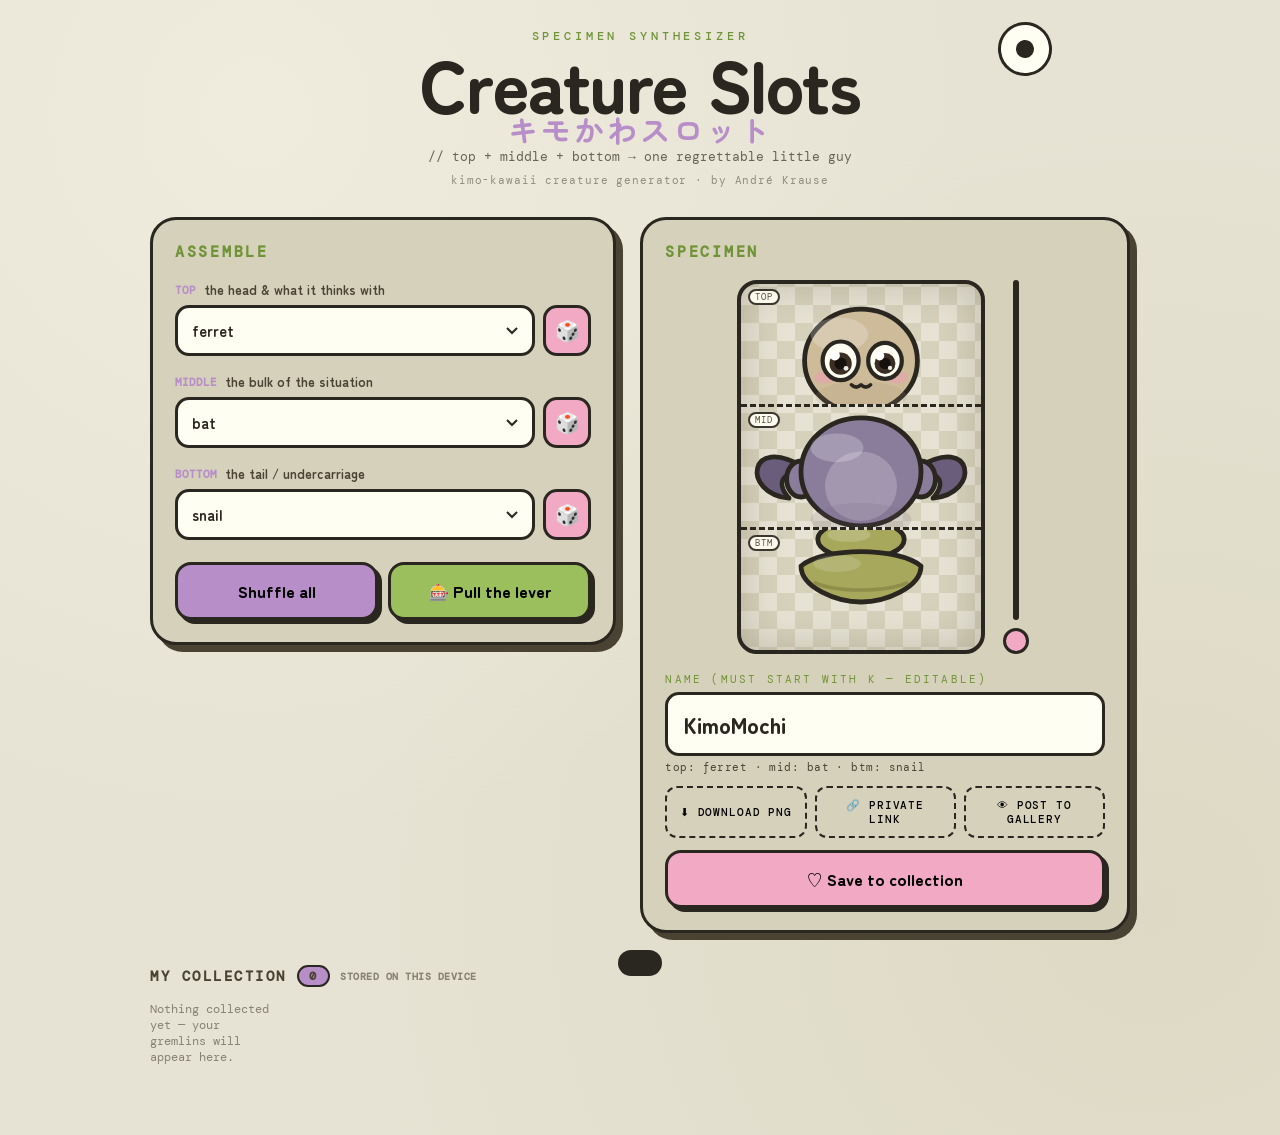
==== kimo/index.html @ 71b6980a "Cuter creature art: glossy eyes, blush, soft shading, toe beans Art pass on the parametric SVG slice" ====
<!DOCTYPE html>
<html lang="en">
<head>
<meta charset="UTF-8">
<meta name="viewport" content="width=device-width, initial-scale=1.0">
<title>キモかわ — Creature Slots</title>
<meta name="description" content="A 3-reel slot machine that mashes the head, body, and tail of cute-creepy animals into one regrettable little guy. Kimo-kawaii creature generator by André Krause.">
<link rel="icon" href="data:image/svg+xml,<svg xmlns='http://www.w3.org/2000/svg' viewBox='0 0 100 100'><text y='.9em' font-size='90'>🎰</text></svg>">
<style>
  @import url('https://fonts.googleapis.com/css2?family=Zen+Maru+Gothic:wght@500;700;900&family=DM+Mono:wght@400;500&display=swap');

  :root{
    --bg:#e7e3d4; --bg-deep:#d6d1bb; --ink:#2a2620;
    --slime:#9bbf5c; --slime-deep:#6f9437; --bruise:#b88ec9;
    --gum:#f2a9c4; --eye:#fffef2; --shadow:#4a4334; --radius:26px;
  }
  *{box-sizing:border-box;margin:0;padding:0}
  body{
    background:
      radial-gradient(circle at 20% 10%, #efecdd 0%, transparent 50%),
      radial-gradient(circle at 90% 80%, #ddd9c4 0%, transparent 55%), var(--bg);
    color:var(--ink); font-family:'Zen Maru Gothic',sans-serif;
    min-height:100vh; padding:28px 18px 70px; -webkit-font-smoothing:antialiased;
  }
  .wrap{max-width:980px;margin:0 auto}

  header{text-align:center;margin-bottom:30px;position:relative}
  .eyebrow{font-family:'DM Mono',monospace;font-size:12px;letter-spacing:.32em;
    text-transform:uppercase;color:var(--slime-deep);font-weight:500}
  h1{font-size:clamp(36px,8.5vw,72px);font-weight:900;line-height:.92;margin:6px 0 4px;letter-spacing:-.02em}
  h1 .jp{display:block;font-size:.42em;color:var(--bruise);letter-spacing:.1em;font-weight:700}
  .tag{font-family:'DM Mono',monospace;font-size:13px;color:var(--shadow);opacity:.8}
  .byline{font-family:'DM Mono',monospace;font-size:11px;color:var(--shadow);opacity:.55;margin-top:8px;letter-spacing:.08em}
  .blink{position:absolute;top:-6px;right:8%;width:54px;height:54px;background:var(--eye);
    border:3px solid var(--ink);border-radius:50%;display:grid;place-items:center;transform:rotate(-8deg)}
  .blink::after{content:"";width:18px;height:18px;background:var(--ink);border-radius:50%;animation:dart 4s infinite ease-in-out}
  @keyframes dart{0%,40%{transform:translate(0,0)}50%{transform:translate(7px,-3px)}70%{transform:translate(-6px,4px)}100%{transform:translate(0,0)}}

  .lab{display:grid;grid-template-columns:1fr 1.05fr;gap:24px;align-items:start}
  @media(max-width:760px){.lab{grid-template-columns:1fr}}
  .panel{background:var(--bg-deep);border:3px solid var(--ink);border-radius:var(--radius);
    padding:22px;box-shadow:7px 7px 0 var(--shadow)}
  .panel h2{font-size:15px;font-family:'DM Mono',monospace;text-transform:uppercase;
    letter-spacing:.18em;margin-bottom:18px;color:var(--slime-deep)}

  /* selectors */
  .slot{margin-bottom:16px}
  .slot label{display:flex;align-items:center;gap:8px;font-size:13px;font-weight:700;margin-bottom:6px;color:var(--shadow)}
  .slot label b{font-family:'DM Mono',monospace;color:var(--bruise);font-size:11px}
  .picker{display:flex;gap:8px}
  select{flex:1;appearance:none;background:var(--eye);border:3px solid var(--ink);border-radius:14px;
    padding:12px 14px;font-family:'Zen Maru Gothic';font-weight:700;font-size:15px;color:var(--ink);cursor:pointer;
    background-image:url("data:image/svg+xml,%3Csvg xmlns='http://www.w3.org/2000/svg' width='12' height='8'%3E%3Cpath d='M1 1l5 5 5-5' stroke='%232a2620' stroke-width='2' fill='none'/%3E%3C/svg%3E");
    background-repeat:no-repeat;background-position:right 14px center}
  .reroll{background:var(--gum);border:3px solid var(--ink);border-radius:14px;width:48px;cursor:pointer;font-size:20px;transition:transform .15s}
  .reroll:hover{transform:rotate(-12deg) scale(1.08)}
  .reroll:active{transform:rotate(8deg) scale(.94)}
  .controls{display:flex;gap:10px;margin-top:22px}
  button.act{flex:1;border:3px solid var(--ink);border-radius:16px;padding:14px;font-family:'Zen Maru Gothic';
    font-weight:900;font-size:16px;cursor:pointer;box-shadow:4px 4px 0 var(--ink);transition:transform .1s,box-shadow .1s}
  button.act:active{transform:translate(4px,4px);box-shadow:0 0 0 var(--ink)}
  button.act:disabled{opacity:.5;cursor:not-allowed}
  .shuffle{background:var(--bruise)}
  .spin{background:var(--slime)}

  /* slot machine */
  .stagewrap{display:flex;gap:14px;align-items:stretch;justify-content:center}
  .machine{width:248px;border:4px solid var(--ink);border-radius:20px;overflow:hidden;
    background:repeating-conic-gradient(var(--bg) 0% 25%, var(--bg-deep) 0% 50%) 0/36px 36px;
    box-shadow:inset 0 0 40px rgba(74,67,52,.25)}
  @media(max-width:420px){.machine{width:200px}}
  .reel{position:relative;overflow:hidden;border-bottom:3px dashed var(--ink)}
  .reel:last-child{border-bottom:none}
  .strip{display:flex;flex-direction:row;will-change:transform}
  .tile{flex:0 0 100%}
  .tile svg{display:block;width:100%;height:auto}
  .reeltag{position:absolute;top:5px;left:7px;font-family:'DM Mono',monospace;font-size:9px;
    letter-spacing:.12em;color:var(--shadow);background:var(--eye);border:2px solid var(--ink);
    border-radius:8px;padding:0 5px;z-index:2;opacity:.9}
  /* payline arrows on the lever rail */
  .lever{width:34px;display:flex;flex-direction:column;align-items:center;justify-content:center;gap:8px}
  .lever .knob{width:26px;height:26px;border-radius:50%;background:var(--gum);border:3px solid var(--ink);
    cursor:pointer;transition:transform .1s}
  .lever .knob:active{transform:translateY(6px)}
  .lever .rail{flex:1;width:6px;background:var(--ink);border-radius:4px}

  /* name + actions */
  .namebar{margin-top:18px}
  .namebar .nlabel{font-family:'DM Mono',monospace;font-size:11px;letter-spacing:.2em;text-transform:uppercase;
    color:var(--slime-deep);margin-bottom:6px}
  .parts{font-family:'DM Mono',monospace;font-size:11px;color:var(--shadow);margin:4px 0 10px;letter-spacing:.04em}
  .nameinput{width:100%;background:var(--eye);border:3px solid var(--ink);border-radius:14px;
    padding:13px 16px;font-family:'Zen Maru Gothic';font-weight:900;font-size:22px;color:var(--ink)}
  .share{display:flex;gap:8px;margin-top:12px}
  .share button{flex:1;background:var(--bg-deep);border:2px dashed var(--ink);border-radius:12px;padding:10px;
    font-family:'DM Mono',monospace;font-size:11px;font-weight:500;cursor:pointer;text-transform:uppercase;
    letter-spacing:.08em;transition:background .15s}
  .share button:hover{background:var(--gum)}

  .collection{margin-top:32px}
  .collection h2{font-family:'DM Mono',monospace;font-size:14px;letter-spacing:.18em;text-transform:uppercase;
    color:var(--shadow);margin-bottom:14px;display:flex;align-items:center;gap:10px;flex-wrap:wrap}
  .collection h2 .count{background:var(--bruise);border:2px solid var(--ink);border-radius:20px;padding:1px 10px;font-size:12px}
  .grid{display:grid;grid-template-columns:repeat(auto-fill,minmax(124px,1fr));gap:12px}
  .card{background:var(--bg-deep);border:3px solid var(--ink);border-radius:18px;padding:10px;text-align:center;
    box-shadow:4px 4px 0 var(--shadow);position:relative}
  .card .thumb{width:64px;height:96px;margin:0 auto}
  .card .thumb svg{display:block;width:100%;height:100%}
  .card .cn{font-weight:900;font-size:14px;margin-top:6px}
  .card .cp{font-family:'DM Mono',monospace;font-size:9px;color:var(--shadow);margin-top:3px}
  .card .cd{font-family:'DM Mono',monospace;font-size:8px;color:var(--shadow);opacity:.6;margin-top:4px;letter-spacing:.04em}
  .card .pub{position:absolute;top:6px;left:8px;font-size:11px}
  .card .del{position:absolute;top:5px;right:7px;background:none;border:none;cursor:pointer;font-size:14px;
    opacity:.4;transition:opacity .15s,transform .15s;line-height:1}
  .card .del:hover{opacity:1;transform:scale(1.25) rotate(12deg)}
  .col-empty{font-family:'DM Mono',monospace;font-size:12px;color:var(--shadow);opacity:.6}

  .toast{position:fixed;bottom:24px;left:50%;transform:translateX(-50%) translateY(100px);background:var(--ink);
    color:var(--eye);padding:13px 22px;border-radius:30px;font-family:'DM Mono',monospace;font-size:13px;
    transition:transform .3s;z-index:9;max-width:88vw;text-align:center}
  .toast.show{transform:translateX(-50%) translateY(0)}
</style>
</head>
<body>
<div class="wrap">
  <header>
    <div class="blink"></div>
    <div class="eyebrow">Specimen Synthesizer</div>
    <h1>Creature Slots<span class="jp">キモかわスロット</span></h1>
    <p class="tag">// top + middle + bottom → one regrettable little guy</p>
    <p class="byline">kimo-kawaii creature generator · by André Krause</p>
  </header>

  <div class="lab">
    <!-- LEFT: controls -->
    <div class="panel">
      <h2>Assemble</h2>
      <div class="slot">
        <label><b>TOP</b> the head &amp; what it thinks with</label>
        <div class="picker"><select id="head"></select><button class="reroll" data-part="head" title="reroll">🎲</button></div>
      </div>
      <div class="slot">
        <label><b>MIDDLE</b> the bulk of the situation</label>
        <div class="picker"><select id="body"></select><button class="reroll" data-part="body" title="reroll">🎲</button></div>
      </div>
      <div class="slot">
        <label><b>BOTTOM</b> the tail / undercarriage</label>
        <div class="picker"><select id="tail"></select><button class="reroll" data-part="tail" title="reroll">🎲</button></div>
      </div>
      <div class="controls">
        <button class="act shuffle" id="shuffle">Shuffle all</button>
        <button class="act spin" id="spin">🎰 Pull the lever</button>
      </div>
    </div>

    <!-- RIGHT: slot machine -->
    <div class="panel">
      <h2>Specimen</h2>
      <div class="stagewrap">
        <div class="machine">
          <div class="reel" id="reel-head"><span class="reeltag">TOP</span><div class="strip"></div></div>
          <div class="reel" id="reel-body"><span class="reeltag">MID</span><div class="strip"></div></div>
          <div class="reel" id="reel-tail"><span class="reeltag">BTM</span><div class="strip"></div></div>
        </div>
        <div class="lever" title="pull!">
          <div class="rail"></div>
          <div class="knob" id="knob"></div>
        </div>
      </div>

      <div class="namebar" id="namebar">
        <div class="nlabel">Name (must start with K — editable)</div>
        <input class="nameinput" id="name" value="Kuromochi">
        <div class="parts" id="parts"></div>
        <div class="share">
          <button id="dl">⬇ Download PNG</button>
          <button id="link">🔗 Private link</button>
          <button id="pub">👁 Post to gallery</button>
        </div>
        <div class="controls" style="margin-top:12px">
          <button class="act spin" id="save" style="background:var(--gum)">♡ Save to collection</button>
        </div>
      </div>
    </div>
  </div>

  <div class="collection">
    <h2>My collection <span class="count" id="count">0</span> <span style="font-family:'DM Mono';font-size:10px;opacity:.6;letter-spacing:.05em">stored on this device</span></h2>
    <div class="grid" id="grid"><span class="col-empty">Nothing collected yet — your gremlins will appear here.</span></div>
  </div>
</div>

<div class="toast" id="toast"></div>

<script>
/* ---------- animal data: each drives a parametric SVG split into 3 slices ---------- */
const ANIMALS = [
  {n:"cat",      col:"#cdb79b", acc:"#a98b6a", ear:"cat",   tex:"smooth", bot:"cattail"},
  {n:"frog",     col:"#9bbf5c", acc:"#6f9437", ear:"frog",  tex:"smooth", bot:"legs"},
  {n:"axolotl",  col:"#f2a9c4", acc:"#e986ad", ear:"axolotl",tex:"smooth",bot:"fin"},
  {n:"rabbit",   col:"#e3ddc8", acc:"#c4b89a", ear:"rabbit",tex:"fuzzy",  bot:"pom"},
  {n:"octopus",  col:"#b88ec9", acc:"#9d6fb3", ear:"none",  tex:"sucker", bot:"tentacle"},
  {n:"deer",     col:"#c9a07a", acc:"#a87c52", ear:"deer",  tex:"spot",   bot:"feet"},
  {n:"fox",      col:"#e0925a", acc:"#c4703a", ear:"fox",   tex:"smooth", bot:"foxtail"},
  {n:"snail",    col:"#a7a85c", acc:"#7e7e3e", ear:"snail", tex:"shell",  bot:"foot"},
  {n:"bat",      col:"#8a7d9b", acc:"#6a5d7b", ear:"bat",   tex:"wing",   bot:"feet"},
  {n:"jellyfish",col:"#f6c9d8", acc:"#e9aac0", ear:"jelly", tex:"jelly",  bot:"jellytail"},
  {n:"hedgehog", col:"#9c7b5a", acc:"#6f543a", ear:"none",  tex:"spike",  bot:"feet"},
  {n:"seal",     col:"#aab0b8", acc:"#888f98", ear:"none",  tex:"smooth", bot:"fin"},
  {n:"owl",      col:"#a98a63", acc:"#7d6244", ear:"owl",   tex:"fuzzy",  bot:"feet"},
  {n:"salamander",col:"#b6c25a",acc:"#8a9a3a", ear:"none",  tex:"spot",   bot:"legs"},
  {n:"moth",     col:"#b6a48a", acc:"#8f7d63", ear:"moth",  tex:"wing",   bot:"feet"},
  {n:"capybara", col:"#a98662", acc:"#856444", ear:"none",  tex:"fuzzy",  bot:"feet"},
  {n:"pufferfish",col:"#d8c35a",acc:"#b09a35", ear:"none",  tex:"spike",  bot:"fin"},
  {n:"ferret",   col:"#cdbb9a", acc:"#a98e6a", ear:"none",  tex:"smooth", bot:"foxtail"}
];
const INK="#2a2620";
const KPRE=["Kuro","Kimo","Koge","Kira","Kuma","Kabo","Keke","Kyu","Kappa","Kuni","Kobu","Kero"];
const KSUF=["mochi","gusu","pyon","goro","nyan","peta","muku","bobo","tan","zuki"];
const STORE="kimo.collection.v1";

/* ---------- SVG slice builders (each returns markup in a 0..200 x, 0..100 y band) ---------- */
function bigEye(cx,cy,r){
  // glossy kimo-kawaii eye: warm dark iris, two highlights, soft lower sparkle
  return `<ellipse cx="${cx}" cy="${cy}" rx="${r}" ry="${(r*1.07).toFixed(1)}" fill="#fffef2" stroke="${INK}" stroke-width="3.5"/>`
    +`<circle cx="${cx}" cy="${(cy+r*0.16).toFixed(1)}" r="${(r*0.62).toFixed(1)}" fill="#3b2f25"/>`
    +`<circle cx="${cx}" cy="${(cy+r*0.16).toFixed(1)}" r="${(r*0.34).toFixed(1)}" fill="#16110d"/>`
    +`<circle cx="${(cx-r*0.32).toFixed(1)}" cy="${(cy-r*0.30).toFixed(1)}" r="${(r*0.28).toFixed(1)}" fill="#fff"/>`
    +`<circle cx="${(cx+r*0.30).toFixed(1)}" cy="${(cy+r*0.42).toFixed(1)}" r="${(r*0.13).toFixed(1)}" fill="#fff" opacity=".9"/>`;
}
function blush(cx,cy){return `<ellipse cx="${cx}" cy="${cy}" rx="9" ry="5" fill="#ef9bb3" opacity=".5"/>`;}
function ears(a){
  const c=a.col,k=a.acc;
  switch(a.ear){
    case"cat":   return `<path d="M62 40 L70 12 L92 40 Z" fill="${c}" stroke="${INK}" stroke-width="4"/><path d="M138 40 L130 12 L108 40 Z" fill="${c}" stroke="${INK}" stroke-width="4"/><path d="M70 36 L74 22 L84 36 Z" fill="${k}"/>`;
    case"fox":   return `<path d="M58 42 L66 8 L94 42 Z" fill="${c}" stroke="${INK}" stroke-width="4"/><path d="M142 42 L134 8 L106 42 Z" fill="${c}" stroke="${INK}" stroke-width="4"/><path d="M70 30 L72 18 L82 33 Z" fill="${INK}"/><path d="M130 30 L128 18 L118 33 Z" fill="${INK}"/>`;
    case"rabbit":return `<rect x="62" y="2" width="16" height="44" rx="8" fill="${c}" stroke="${INK}" stroke-width="4" transform="rotate(-8 70 24)"/><rect x="122" y="2" width="16" height="44" rx="8" fill="${c}" stroke="${INK}" stroke-width="4" transform="rotate(8 130 24)"/><rect x="66" y="10" width="6" height="28" rx="3" fill="${k}" transform="rotate(-8 70 24)"/>`;
    case"deer":  return `<path d="M74 38 C70 18 62 16 56 8 M70 24 C62 22 58 18 52 18" stroke="${k}" stroke-width="4" fill="none" stroke-linecap="round"/><path d="M126 38 C130 18 138 16 144 8 M130 24 C138 22 142 18 148 18" stroke="${k}" stroke-width="4" fill="none" stroke-linecap="round"/>`;
    case"owl":   return `<path d="M66 34 L70 16 L84 34 Z" fill="${c}" stroke="${INK}" stroke-width="4"/><path d="M134 34 L130 16 L116 34 Z" fill="${c}" stroke="${INK}" stroke-width="4"/>`;
    case"axolotl":return `<g stroke="${INK}" stroke-width="3" fill="${k}">`
      +`<path d="M58 56 L40 44 L46 60 L34 58 L44 70"/><path d="M142 56 L160 44 L154 60 L166 58 L156 70"/></g>`;
    case"bat":   return `<path d="M60 44 C40 8 30 22 40 44 C46 56 56 52 64 50 Z" fill="${c}" stroke="${INK}" stroke-width="4"/><path d="M140 44 C160 8 170 22 160 44 C154 56 144 52 136 50 Z" fill="${c}" stroke="${INK}" stroke-width="4"/>`;
    case"moth":  return `<path d="M82 36 C70 18 58 16 50 10 M82 36 C66 24 56 26 50 22" stroke="${k}" stroke-width="3" fill="none" stroke-linecap="round"/><path d="M118 36 C130 18 142 16 150 10 M118 36 C134 24 144 26 150 22" stroke="${k}" stroke-width="3" fill="none" stroke-linecap="round"/>`;
    case"jelly": return ""; // dome handled in head shape
    case"snail": return ""; // eyestalks handled in head shape
    case"frog":  return ""; // eye bumps handled in head shape
    default:     return "";
  }
}
function head(a){
  const c=a.col,k=a.acc;
  let s=ears(a);
  if(a.ear==="jelly"){
    s+=`<path d="M50 94 C40 30 160 30 150 94 Z" fill="${c}" stroke="${INK}" stroke-width="4" opacity=".94"/>`
      +`<ellipse cx="90" cy="50" rx="34" ry="18" fill="#fff" opacity=".18"/>`
      +`<path d="M58 90 q7 -13 14 0 M78 92 q7 -13 14 0 M108 92 q7 -13 14 0 M128 90 q7 -13 14 0" stroke="#fff" stroke-width="3" fill="none" opacity=".5"/>`
      +blush(70,78)+blush(130,78)
      +bigEye(84,66,14)+bigEye(118,66,13)
      +`<path d="M97 82 q5 5 10 0" stroke="${INK}" stroke-width="3" fill="none"/>`;
    return s;
  }
  // base head with soft shading
  s+=`<ellipse cx="100" cy="64" rx="47" ry="43" fill="${c}" stroke="${INK}" stroke-width="4"/>`;
  s+=`<ellipse cx="82" cy="42" rx="24" ry="14" fill="#fff" opacity=".22"/>`;        // top sheen
  s+=`<ellipse cx="100" cy="94" rx="38" ry="13" fill="${k}" opacity=".16"/>`;        // chin shadow
  if(a.ear==="snail"){
    s+=`<path d="M82 38 C80 22 74 16 72 8 M118 38 C120 22 126 16 128 8" stroke="${INK}" stroke-width="4" fill="none"/>`
      +`<circle cx="72" cy="8" r="8" fill="${c}" stroke="${INK}" stroke-width="3"/><circle cx="128" cy="8" r="8" fill="${c}" stroke="${INK}" stroke-width="3"/>`
      +bigEye(72,8,5)+bigEye(128,8,5)
      +blush(78,74)+blush(122,74)
      +`<path d="M92 78 q8 6 16 0" stroke="${INK}" stroke-width="3" fill="none"/>`;
  }else if(a.ear==="frog"){
    s+=`<circle cx="74" cy="38" r="18" fill="${c}" stroke="${INK}" stroke-width="4"/><circle cx="126" cy="38" r="18" fill="${c}" stroke="${INK}" stroke-width="4"/>`
      +bigEye(74,38,12)+bigEye(126,38,12)
      +blush(62,70)+blush(138,70)
      +`<path d="M74 78 q26 13 52 0" stroke="${INK}" stroke-width="3" fill="none"/>`;
  }else{
    s+=blush(70,78)+blush(130,78);
    s+=bigEye(83,64,15)+bigEye(120,64,14);
    s+=`<path d="M92 84 q4 4 8 0 q4 4 8 0" stroke="${INK}" stroke-width="3" fill="none"/>`; // tiny ω mouth
  }
  return s;
}
function body(a){
  const c=a.col,k=a.acc;
  let s="";
  // wings render behind the torso
  if(a.tex==="wing"){
    s+=`<path d="M52 50 C6 22 0 72 40 76 C26 60 40 52 54 56 Z" fill="${k}" stroke="${INK}" stroke-width="4"/>`
      +`<path d="M148 50 C194 22 200 72 160 76 C174 60 160 52 146 56 Z" fill="${k}" stroke="${INK}" stroke-width="4"/>`
      +`<path d="M42 60 q7 9 13 2 M158 60 q-7 9 -13 2" stroke="${INK}" stroke-width="2" fill="none" opacity=".4"/>`;
  }
  // mitten arms (behind the torso)
  s+=`<ellipse cx="50" cy="60" rx="12" ry="15" fill="${c}" stroke="${INK}" stroke-width="4"/>`
    +`<ellipse cx="150" cy="60" rx="12" ry="15" fill="${c}" stroke="${INK}" stroke-width="4"/>`;
  s+=`<ellipse cx="100" cy="54" rx="50" ry="45" fill="${c}" stroke="${INK}" stroke-width="4"/>`;
  s+=`<ellipse cx="100" cy="66" rx="30" ry="29" fill="#fff" opacity=".2"/>`;       // belly
  s+=`<ellipse cx="80" cy="34" rx="22" ry="12" fill="#fff" opacity=".22"/>`;       // top sheen
  s+=`<ellipse cx="100" cy="94" rx="42" ry="14" fill="${k}" opacity=".15"/>`;      // bottom shadow
  switch(a.tex){
    case"spot":  s+=`<circle cx="84" cy="44" r="6" fill="${k}"/><circle cx="116" cy="56" r="7" fill="${k}"/><circle cx="98" cy="70" r="5" fill="${k}"/><circle cx="120" cy="36" r="4" fill="${k}"/>`;break;
    case"spike": for(let i=0;i<7;i++){const ang=Math.PI*(0.15+0.7*i/6);const x=100-48*Math.cos(ang),y=54-44*Math.sin(ang);const x2=100-62*Math.cos(ang),y2=54-58*Math.sin(ang);s+=`<line x1="${x.toFixed(1)}" y1="${y.toFixed(1)}" x2="${x2.toFixed(1)}" y2="${y2.toFixed(1)}" stroke="${k}" stroke-width="4" stroke-linecap="round"/>`;}break;
    case"shell": s+=`<path d="M100 52 m0 -2 a18 18 0 1 1 -1 0 a11 11 0 1 0 1 6 a5 5 0 1 1 0 0" fill="none" stroke="${k}" stroke-width="4"/>`;break;
    case"sucker":s+=`<g fill="${k}">`;for(let r=0;r<3;r++)for(let cc=0;cc<3;cc++)s+=`<circle cx="${86+cc*14}" cy="${42+r*16}" r="3.2"/>`;s+=`</g>`;break;
    case"jelly": s+=`<g stroke="#fff" stroke-width="3" opacity=".5" fill="none"><line x1="86" y1="20" x2="86" y2="86"/><line x1="100" y1="16" x2="100" y2="90"/><line x1="114" y1="20" x2="114" y2="86"/></g>`;break;
    case"fuzzy": {let f="";for(let i=0;i<15;i++){const ang=Math.PI*(i/14);const x=100-50*Math.cos(ang),y=54-45*Math.sin(ang);f+=`<path d="M${x.toFixed(1)} ${y.toFixed(1)} l3 -5 l3 5" stroke="${INK}" stroke-width="2.5" fill="none"/>`;}s+=f;break;}
  }
  return s;
}
function bottom(a){
  const c=a.col,k=a.acc;
  const pad="#ef9bb3";
  let s=`<ellipse cx="100" cy="8" rx="36" ry="16" fill="${c}" stroke="${INK}" stroke-width="4"/>`   // connector to the body above
    +`<ellipse cx="90" cy="4" rx="18" ry="6" fill="#fff" opacity=".18"/>`;
  switch(a.bot){
    case"legs":   s+=`<path d="M78 14 C58 28 56 52 76 62 C66 66 62 58 64 52" fill="${c}" stroke="${INK}" stroke-width="4"/>`
      +`<path d="M122 14 C142 28 144 52 124 62 C134 66 138 58 136 52" fill="${c}" stroke="${INK}" stroke-width="4"/>`
      +`<ellipse cx="74" cy="64" rx="14" ry="7" fill="${c}" stroke="${INK}" stroke-width="3"/><ellipse cx="126" cy="64" rx="14" ry="7" fill="${c}" stroke="${INK}" stroke-width="3"/>`
      +`<ellipse cx="74" cy="65" rx="6" ry="3" fill="${pad}"/><ellipse cx="126" cy="65" rx="6" ry="3" fill="${pad}"/>`;break;
    case"feet":   s+=[82,118].map(x=>`<ellipse cx="${x}" cy="42" rx="14" ry="22" fill="${c}" stroke="${INK}" stroke-width="4"/>`
      +`<ellipse cx="${x}" cy="50" rx="8" ry="6" fill="${pad}"/>`
      +`<circle cx="${x-6}" cy="40" r="2.6" fill="${pad}"/><circle cx="${x}" cy="37" r="2.6" fill="${pad}"/><circle cx="${x+6}" cy="40" r="2.6" fill="${pad}"/>`).join('');break;
    case"foxtail":s+=`<path d="M100 10 C152 12 172 52 118 78 C150 44 118 26 94 28 Z" fill="${c}" stroke="${INK}" stroke-width="4"/>`
      +`<path d="M120 74 C146 56 150 38 138 28" stroke="#fff" stroke-width="11" fill="none" stroke-linecap="round" opacity=".85"/>`;break;
    case"cattail":s+=`<path d="M100 14 C150 18 162 58 124 64" fill="none" stroke="${c}" stroke-width="14" stroke-linecap="round"/>`
      +`<path d="M104 18 C146 24 154 52 128 58" fill="none" stroke="#fff" stroke-width="4" stroke-linecap="round" opacity=".2"/>`;break;
    case"pom":    s+=`<ellipse cx="80" cy="32" rx="12" ry="18" fill="${c}" stroke="${INK}" stroke-width="4"/><ellipse cx="120" cy="32" rx="12" ry="18" fill="${c}" stroke="${INK}" stroke-width="4"/>`
      +`<ellipse cx="80" cy="44" rx="7" ry="5" fill="${pad}"/><ellipse cx="120" cy="44" rx="7" ry="5" fill="${pad}"/>`
      +`<circle cx="100" cy="46" r="19" fill="#fff" stroke="${INK}" stroke-width="4"/><circle cx="93" cy="41" r="6" fill="#fff" stroke="${INK}" stroke-width="2" opacity=".5"/>`;break;
    case"tentacle":{for(let i=0;i<5;i++){const x=64+i*18,dir=i%2?1:-1;s+=`<path d="M${x} 10 q${10*dir} 30 ${4*dir} 58 q${-8*dir} 14 ${2*dir} 24" fill="none" stroke="${c}" stroke-width="11" stroke-linecap="round"/>`;}
      for(let i=0;i<5;i++){const x=64+i*18;s+=`<circle cx="${x+1}" cy="30" r="2" fill="${k}"/><circle cx="${x-1}" cy="50" r="2" fill="${k}"/>`;}break;}
    case"jellytail":{for(let i=0;i<7;i++){const x=58+i*15;s+=`<path d="M${x} 10 q${i%2?8:-8} 30 0 60 q${i%2?-6:6} 16 0 26" fill="none" stroke="${c}" stroke-width="4" stroke-linecap="round" opacity=".85"/>`;}break;}
    case"fin":    s+=`<path d="M100 10 C122 10 136 24 128 46 L152 72 L118 60 L100 80 L82 60 L48 72 L72 46 C64 24 78 10 100 10 Z" fill="${c}" stroke="${INK}" stroke-width="4"/>`
      +`<path d="M100 22 C112 22 120 32 116 46" stroke="#fff" stroke-width="4" fill="none" opacity=".35"/>`;break;
    case"foot":   s+=`<path d="M50 30 C70 14 130 14 150 30 C150 48 120 60 100 60 C80 60 50 48 50 30 Z" fill="${c}" stroke="${INK}" stroke-width="4"/>`
      +`<path d="M62 44 C80 52 120 52 138 44" stroke="${k}" stroke-width="3" fill="none" opacity=".6"/>`
      +`<ellipse cx="80" cy="28" rx="20" ry="7" fill="#fff" opacity=".15"/>`;break;
  }
  return s;
}
const BUILDERS={head,body,tail:bottom};

function tileSVG(part,i){return `<svg viewBox="0 0 200 100" xmlns="http://www.w3.org/2000/svg"><g stroke-linejoin="round" stroke-linecap="round">${BUILDERS[part](ANIMALS[i])}</g></svg>`;}
function compositeSVG(idx){
  return `<svg viewBox="0 0 200 300" xmlns="http://www.w3.org/2000/svg"><g stroke-linejoin="round" stroke-linecap="round">`
    +`<g>${head(ANIMALS[idx.head])}</g>`
    +`<g transform="translate(0,100)">${body(ANIMALS[idx.body])}</g>`
    +`<g transform="translate(0,200)">${bottom(ANIMALS[idx.tail])}</g></g></svg>`;
}

/* ---------- app state + reels ---------- */
const $=id=>document.getElementById(id);
const sel={head:$('head'),body:$('body'),tail:$('tail')};
const reel={head:$('reel-head').querySelector('.strip'),body:$('reel-body').querySelector('.strip'),tail:$('reel-tail').querySelector('.strip')};
let collection=load();
let idx={head:0,body:0,tail:0};
let spinning=false;

function load(){try{return JSON.parse(localStorage.getItem(STORE))||[]}catch(e){return[]}}
function persist(){try{localStorage.setItem(STORE,JSON.stringify(collection))}catch(e){}}

// build selects + reel strips (3 copies of the pool for a long spin)
for(const part in sel){
  ANIMALS.forEach((a,i)=>{const o=document.createElement('option');o.value=i;o.textContent=a.e?a.e+"  "+a.n:a.n;sel[part].appendChild(o);});
  let strip="";
  for(let copy=0;copy<3;copy++) ANIMALS.forEach((a,i)=>{strip+=`<div class="tile">${tileSVG(part,i)}</div>`;});
  reel[part].innerHTML=strip;
}
function tileW(part){return reel[part].querySelector('.tile').offsetWidth||240;}
// place a reel on an index without animating
function place(part,i){reel[part].style.transition='none';reel[part].style.transform=`translateX(${-(ANIMALS.length+i)*tileW(part)}px)`;}
// animate a reel to land on index i (horizontal spin)
function spinTo(part,i,dur){
  const w=tileW(part), n=ANIMALS.length;
  reel[part].style.transition='none';
  reel[part].style.transform=`translateX(0px)`;
  void reel[part].offsetWidth; // reflow
  reel[part].style.transition=`transform ${dur}s cubic-bezier(.12,.78,.2,1)`;
  reel[part].style.transform=`translateX(${-(2*n+i)*w}px)`;
}

function syncSelects(){for(const p in sel)sel[p].value=idx[p];}
function partsText(){return `top: ${ANIMALS[idx.head].n} · mid: ${ANIMALS[idx.body].n} · btm: ${ANIMALS[idx.tail].n}`;}
function refreshMeta(){$('parts').textContent=partsText();}

function suggestName(){
  const k=KPRE[Math.floor(Math.random()*KPRE.length)];
  const pool=[ANIMALS[idx.head].n,ANIMALS[idx.body].n,ANIMALS[idx.tail].n];
  let suf;
  if(Math.random()<0.55){const src=pool[Math.floor(Math.random()*3)];suf=src.slice(Math.max(1,src.length-3));}
  else suf=KSUF[Math.floor(Math.random()*KSUF.length)];
  $('name').value=k+suf.charAt(0).toUpperCase()+suf.slice(1);
}

function lockUI(on){spinning=on;['spin','shuffle','save'].forEach(id=>$(id).disabled=on);
  document.querySelectorAll('.reroll').forEach(b=>b.disabled=on);}

// spin one part (used by dice). resolves when settled.
function spinPart(part,target,dur){
  return new Promise(res=>{
    idx[part]=target; spinTo(part,target,dur);
    setTimeout(()=>{place(part,target);res();},dur*1000+30);
  });
}
async function diceOne(part){
  if(spinning)return; lockUI(true);
  await spinPart(part,Math.floor(Math.random()*ANIMALS.length),0.9);
  syncSelects(); refreshMeta(); lockUI(false);
}
async function pickOne(part,target){
  if(spinning)return; lockUI(true);
  await spinPart(part,target,0.7); refreshMeta(); lockUI(false);
}
async function spinAll(random){
  if(spinning)return; lockUI(true);
  const durs={head:1.0,body:1.25,tail:1.5};
  const jobs=['head','body','tail'].map(p=>{
    const t=random?Math.floor(Math.random()*ANIMALS.length):idx[p];
    return spinPart(p,t,durs[p]);
  });
  await Promise.all(jobs);
  syncSelects(); refreshMeta(); suggestName(); lockUI(false);
}

/* ---------- wire up ---------- */
document.querySelectorAll('.reroll').forEach(b=>b.onclick=()=>diceOne(b.dataset.part));
for(const p in sel) sel[p].onchange=()=>pickOne(p,+sel[p].value);
$('shuffle').onclick=()=>spinAll(true);
$('spin').onclick=()=>spinAll(true);
$('knob').onclick=()=>spinAll(true);

$('name').addEventListener('input',e=>{let v=e.target.value;if(v&&v[0].toUpperCase()!=='K')e.target.value='K'+v.replace(/^k/i,'');});

function toast(m){const t=$('toast');t.textContent=m;t.classList.add('show');clearTimeout(t._);t._=setTimeout(()=>t.classList.remove('show'),1900);}

$('dl').onclick=()=>downloadPNG(idx,$('name').value);
$('link').onclick=()=>{const u=location.href.split('#')[0]+'#c='+[idx.head,idx.body,idx.tail].join('-')+'&k='+encodeURIComponent($('name').value);
  navigator.clipboard?.writeText(u).catch(()=>{});toast('🔗 private link copied (mock)');};
$('pub').onclick=()=>{saveCreature(true);toast('👁 posted to public gallery (mock) + saved');};
$('save').onclick=()=>{saveCreature(false);toast('♡ saved to collection');};

function saveCreature(isPublic){
  collection.unshift({
    id:'c_'+Date.now().toString(36)+Math.floor(Math.random()*1e4).toString(36),
    name:$('name').value,
    head:idx.head, body:idx.body, tail:idx.tail,
    headAnimal:ANIMALS[idx.head].n, bodyAnimal:ANIMALS[idx.body].n, tailAnimal:ANIMALS[idx.tail].n,
    parts:`${ANIMALS[idx.head].n}/${ANIMALS[idx.body].n}/${ANIMALS[idx.tail].n}`,
    createdAt:Date.now(), isPublic:!!isPublic, userId:null
  });
  persist(); renderCollection();
}

function downloadPNG(creatureIdx,name){
  const svg=compositeSVG(creatureIdx);
  const url=URL.createObjectURL(new Blob([svg],{type:'image/svg+xml'}));
  const img=new Image();
  img.onload=()=>{
    const c=document.createElement('canvas');c.width=400;c.height=600;
    const ctx=c.getContext('2d');ctx.fillStyle='#e7e3d4';ctx.fillRect(0,0,400,600);
    ctx.drawImage(img,0,0,400,600);URL.revokeObjectURL(url);
    const a=document.createElement('a');a.download=(name||'creature')+'.png';a.href=c.toDataURL('image/png');a.click();
    toast('⬇ PNG downloaded');
  };
  img.onerror=()=>toast('PNG export failed');
  img.src=url;
}

function fmtDate(ts){return new Date(ts).toLocaleDateString(undefined,{month:'short',day:'numeric'});}
function renderCollection(){
  $('count').textContent=collection.length;
  const g=$('grid');
  if(!collection.length){g.innerHTML='<span class="col-empty">Nothing collected yet — your gremlins will appear here.</span>';return;}
  g.innerHTML='';
  collection.forEach(c=>{
    const d=document.createElement('div');d.className='card';
    d.innerHTML=(c.isPublic?'<span class="pub" title="in public gallery">👁</span>':'')
      +`<button class="del" data-id="${c.id}" title="delete">✕</button>`
      +`<div class="thumb">${compositeSVG({head:c.head,body:c.body,tail:c.tail})}</div>`
      +`<div class="cn">${c.name}</div><div class="cp">${c.parts}</div><div class="cd">${fmtDate(c.createdAt)}</div>`;
    g.appendChild(d);
  });
  g.querySelectorAll('.del').forEach(btn=>btn.onclick=()=>{collection=collection.filter(c=>c.id!==btn.dataset.id);persist();renderCollection();toast('removed');});
}

/* ---------- init: random start, support shared #c=a-b-c link ---------- */
(function init(){
  const m=location.hash.match(/c=(\d+)-(\d+)-(\d+)/);
  if(m){idx={head:+m[1]%ANIMALS.length,body:+m[2]%ANIMALS.length,tail:+m[3]%ANIMALS.length};}
  else{idx={head:Math.floor(Math.random()*ANIMALS.length),body:Math.floor(Math.random()*ANIMALS.length),tail:Math.floor(Math.random()*ANIMALS.length)};}
  for(const p in sel) place(p,idx[p]);
  syncSelects(); refreshMeta();
  const km=location.hash.match(/k=([^&]+)/);
  if(km)$('name').value=decodeURIComponent(km[1]); else suggestName();
  renderCollection();
})();
window.addEventListener('resize',()=>{for(const p in sel)place(p,idx[p]);});
</script>
</body>
</html>
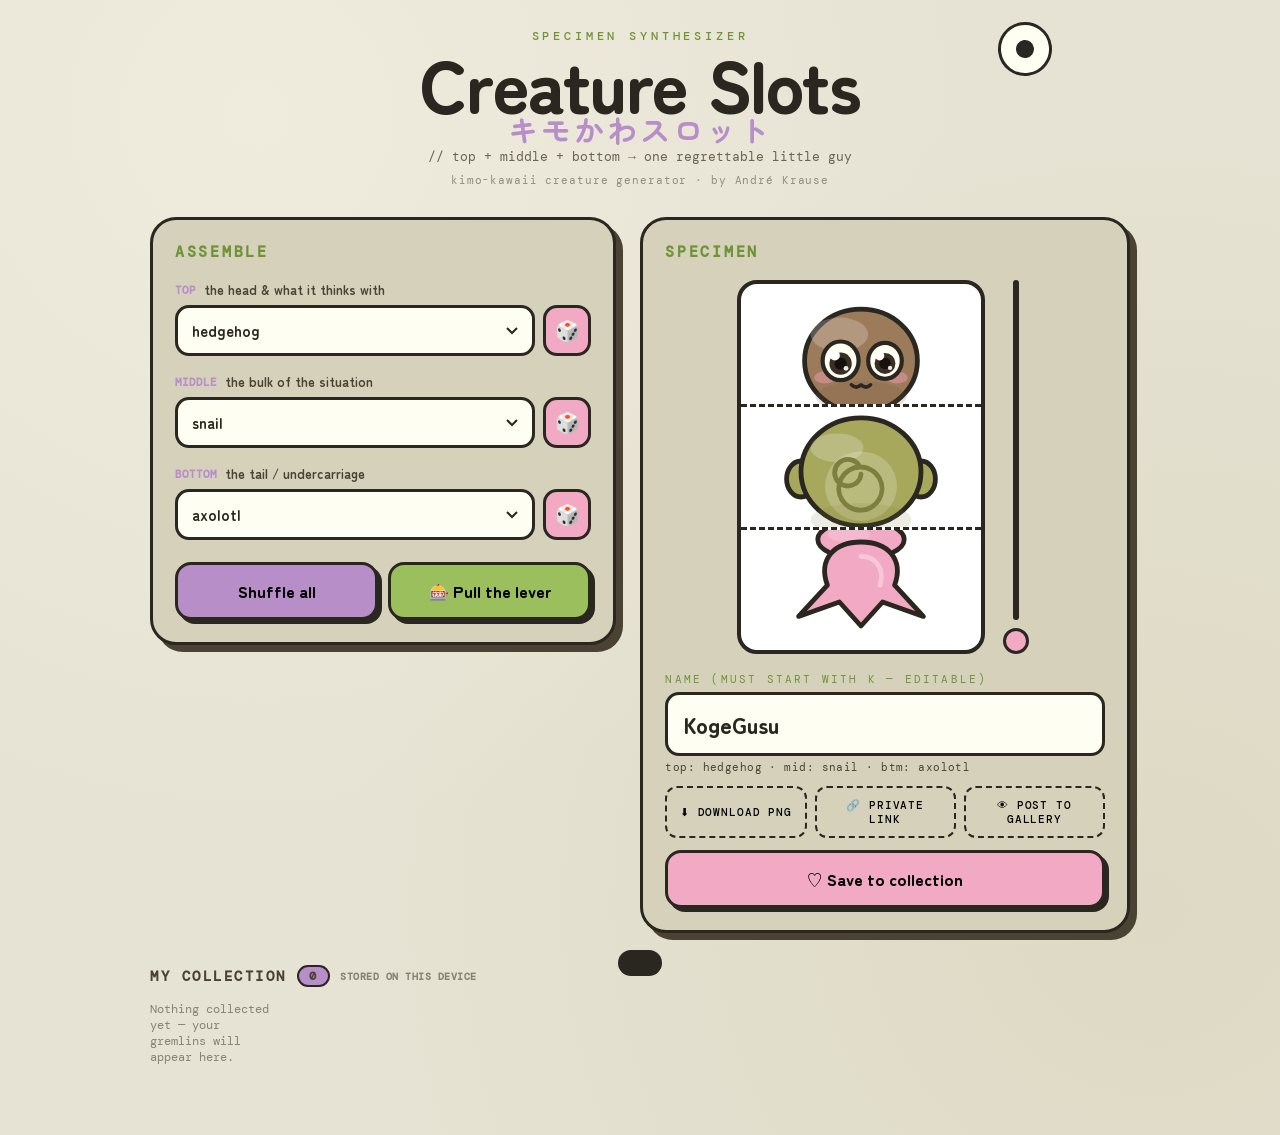
==== commit d91ba24e: "White spinner background, drop reel labels, white gallery thumbs - Spinner reels now sit on plain wh" ====
--- a/kimo/index.html
+++ b/kimo/index.html
@@ -65,18 +65,13 @@
 
   /* slot machine */
   .stagewrap{display:flex;gap:14px;align-items:stretch;justify-content:center}
-  .machine{width:248px;border:4px solid var(--ink);border-radius:20px;overflow:hidden;
-    background:repeating-conic-gradient(var(--bg) 0% 25%, var(--bg-deep) 0% 50%) 0/36px 36px;
-    box-shadow:inset 0 0 40px rgba(74,67,52,.25)}
+  .machine{width:248px;border:4px solid var(--ink);border-radius:20px;overflow:hidden;background:#fff}
   @media(max-width:420px){.machine{width:200px}}
   .reel{position:relative;overflow:hidden;border-bottom:3px dashed var(--ink)}
   .reel:last-child{border-bottom:none}
   .strip{display:flex;flex-direction:row;will-change:transform}
   .tile{flex:0 0 100%}
   .tile svg{display:block;width:100%;height:auto}
-  .reeltag{position:absolute;top:5px;left:7px;font-family:'DM Mono',monospace;font-size:9px;
-    letter-spacing:.12em;color:var(--shadow);background:var(--eye);border:2px solid var(--ink);
-    border-radius:8px;padding:0 5px;z-index:2;opacity:.9}
   /* payline arrows on the lever rail */
   .lever{width:34px;display:flex;flex-direction:column;align-items:center;justify-content:center;gap:8px}
   .lever .knob{width:26px;height:26px;border-radius:50%;background:var(--gum);border:3px solid var(--ink);
@@ -104,7 +99,7 @@
   .grid{display:grid;grid-template-columns:repeat(auto-fill,minmax(124px,1fr));gap:12px}
   .card{background:var(--bg-deep);border:3px solid var(--ink);border-radius:18px;padding:10px;text-align:center;
     box-shadow:4px 4px 0 var(--shadow);position:relative}
-  .card .thumb{width:64px;height:96px;margin:0 auto}
+  .card .thumb{width:64px;height:96px;margin:0 auto;background:#fff;border:2px solid var(--ink);border-radius:10px;overflow:hidden}
   .card .thumb svg{display:block;width:100%;height:100%}
   .card .cn{font-weight:900;font-size:14px;margin-top:6px}
   .card .cp{font-family:'DM Mono',monospace;font-size:9px;color:var(--shadow);margin-top:3px}
@@ -158,9 +153,9 @@
       <h2>Specimen</h2>
       <div class="stagewrap">
         <div class="machine">
-          <div class="reel" id="reel-head"><span class="reeltag">TOP</span><div class="strip"></div></div>
-          <div class="reel" id="reel-body"><span class="reeltag">MID</span><div class="strip"></div></div>
-          <div class="reel" id="reel-tail"><span class="reeltag">BTM</span><div class="strip"></div></div>
+          <div class="reel" id="reel-head"><div class="strip"></div></div>
+          <div class="reel" id="reel-body"><div class="strip"></div></div>
+          <div class="reel" id="reel-tail"><div class="strip"></div></div>
         </div>
         <div class="lever" title="pull!">
           <div class="rail"></div>
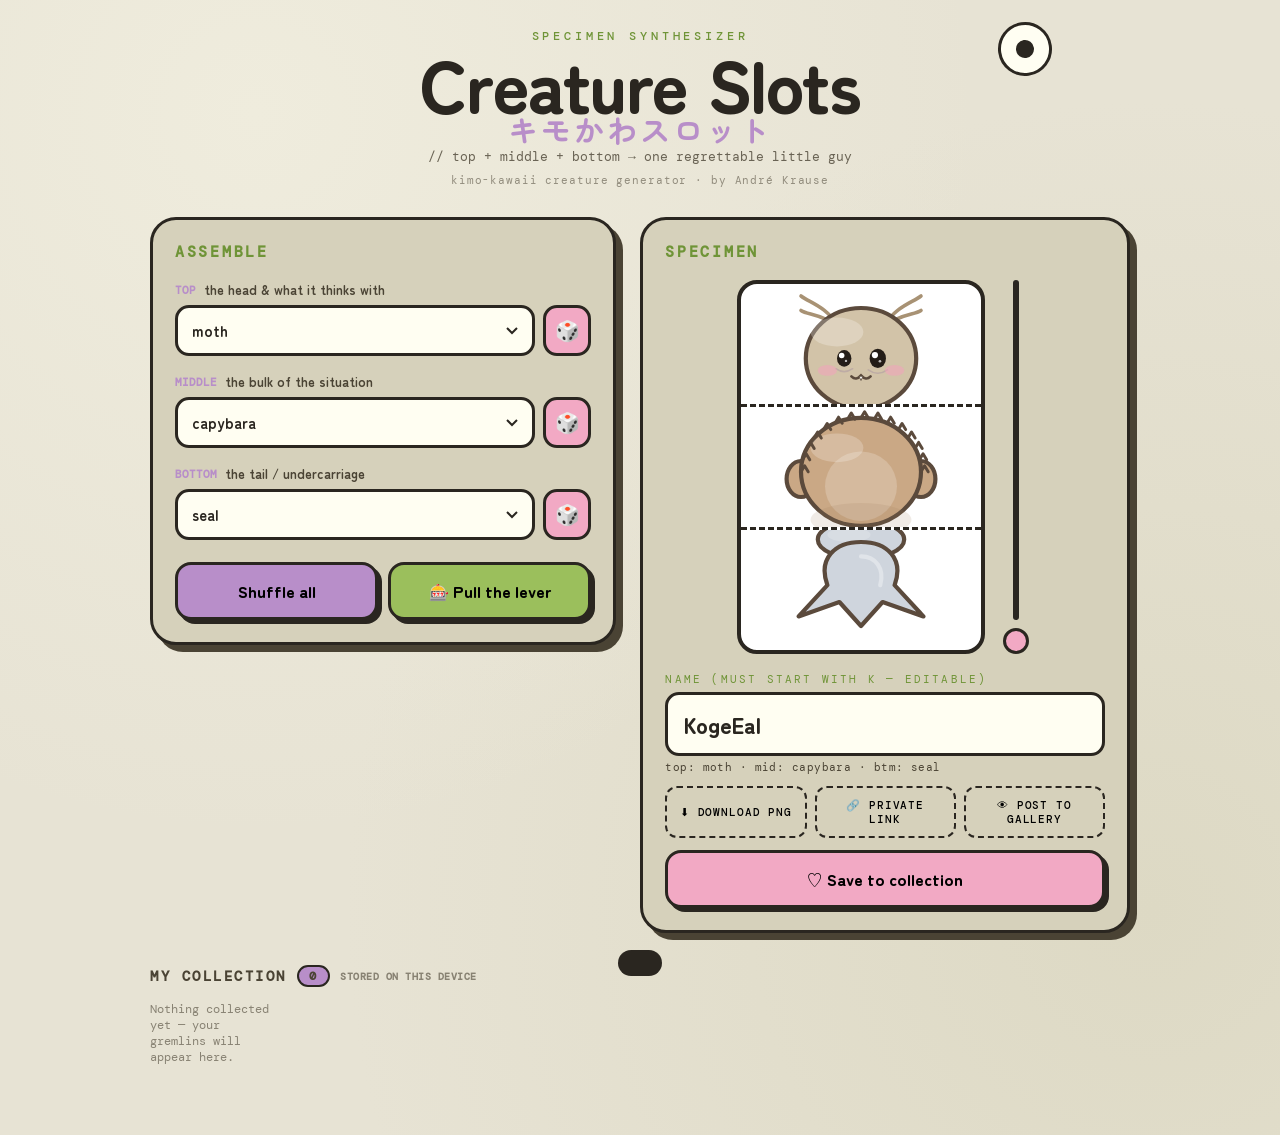
==== commit 88937f35: "Restyle creatures toward Sanrio-cute with a subtle creepy factor Based on the reference sticker shee" ====
--- a/kimo/index.html
+++ b/kimo/index.html
@@ -190,51 +190,55 @@
 <script>
 /* ---------- animal data: each drives a parametric SVG split into 3 slices ---------- */
 const ANIMALS = [
-  {n:"cat",      col:"#cdb79b", acc:"#a98b6a", ear:"cat",   tex:"smooth", bot:"cattail"},
-  {n:"frog",     col:"#9bbf5c", acc:"#6f9437", ear:"frog",  tex:"smooth", bot:"legs"},
-  {n:"axolotl",  col:"#f2a9c4", acc:"#e986ad", ear:"axolotl",tex:"smooth",bot:"fin"},
-  {n:"rabbit",   col:"#e3ddc8", acc:"#c4b89a", ear:"rabbit",tex:"fuzzy",  bot:"pom"},
-  {n:"octopus",  col:"#b88ec9", acc:"#9d6fb3", ear:"none",  tex:"sucker", bot:"tentacle"},
-  {n:"deer",     col:"#c9a07a", acc:"#a87c52", ear:"deer",  tex:"spot",   bot:"feet"},
-  {n:"fox",      col:"#e0925a", acc:"#c4703a", ear:"fox",   tex:"smooth", bot:"foxtail"},
-  {n:"snail",    col:"#a7a85c", acc:"#7e7e3e", ear:"snail", tex:"shell",  bot:"foot"},
-  {n:"bat",      col:"#8a7d9b", acc:"#6a5d7b", ear:"bat",   tex:"wing",   bot:"feet"},
-  {n:"jellyfish",col:"#f6c9d8", acc:"#e9aac0", ear:"jelly", tex:"jelly",  bot:"jellytail"},
-  {n:"hedgehog", col:"#9c7b5a", acc:"#6f543a", ear:"none",  tex:"spike",  bot:"feet"},
-  {n:"seal",     col:"#aab0b8", acc:"#888f98", ear:"none",  tex:"smooth", bot:"fin"},
-  {n:"owl",      col:"#a98a63", acc:"#7d6244", ear:"owl",   tex:"fuzzy",  bot:"feet"},
-  {n:"salamander",col:"#b6c25a",acc:"#8a9a3a", ear:"none",  tex:"spot",   bot:"legs"},
-  {n:"moth",     col:"#b6a48a", acc:"#8f7d63", ear:"moth",  tex:"wing",   bot:"feet"},
-  {n:"capybara", col:"#a98662", acc:"#856444", ear:"none",  tex:"fuzzy",  bot:"feet"},
-  {n:"pufferfish",col:"#d8c35a",acc:"#b09a35", ear:"none",  tex:"spike",  bot:"fin"},
-  {n:"ferret",   col:"#cdbb9a", acc:"#a98e6a", ear:"none",  tex:"smooth", bot:"foxtail"}
+  {n:"cat",      col:"#f3e2cc", acc:"#dcb892", ear:"cat",    tex:"smooth", bot:"cattail"},
+  {n:"frog",     col:"#bfe09a", acc:"#94c563", ear:"frog",   tex:"smooth", bot:"legs"},
+  {n:"axolotl",  col:"#fbcedd", acc:"#f6a3c0", ear:"axolotl",tex:"smooth", bot:"fin"},
+  {n:"rabbit",   col:"#f6f1e7", acc:"#ddd1bb", ear:"rabbit", tex:"fuzzy",  bot:"pom"},
+  {n:"octopus",  col:"#dcbce8", acc:"#bf94d6", ear:"none",   tex:"sucker", bot:"tentacle"},
+  {n:"deer",     col:"#e6c39a", acc:"#c79866", ear:"deer",   tex:"spot",   bot:"feet"},
+  {n:"fox",      col:"#f5ad75", acc:"#e08348", ear:"fox",    tex:"smooth", bot:"foxtail"},
+  {n:"snail",    col:"#cccd86", acc:"#a3a558", ear:"snail",  tex:"shell",  bot:"foot"},
+  {n:"bat",      col:"#b3a8cc", acc:"#9183b4", ear:"bat",    tex:"wing",   bot:"feet"},
+  {n:"jellyfish",col:"#fdd6e4", acc:"#f4afcb", ear:"jelly",  tex:"jelly",  bot:"jellytail"},
+  {n:"hedgehog", col:"#cda983", acc:"#9c7d54", ear:"none",   tex:"spike",  bot:"feet"},
+  {n:"seal",     col:"#cfd5dd", acc:"#a4abb6", ear:"none",   tex:"smooth", bot:"fin"},
+  {n:"owl",      col:"#cfb088", acc:"#a3835c", ear:"owl",    tex:"fuzzy",  bot:"feet"},
+  {n:"salamander",col:"#d4db84",acc:"#a9b657", ear:"none",   tex:"spot",   bot:"legs"},
+  {n:"moth",     col:"#d2c3a8", acc:"#a89274", ear:"moth",   tex:"wing",   bot:"feet"},
+  {n:"capybara", col:"#caa885", acc:"#9d7c59", ear:"none",   tex:"fuzzy",  bot:"feet"},
+  {n:"pufferfish",col:"#f1e08a",acc:"#d0b952", ear:"none",   tex:"spike",  bot:"fin"},
+  {n:"ferret",   col:"#e4d4b4", acc:"#b8a07c", ear:"none",   tex:"smooth", bot:"foxtail"}
 ];
-const INK="#2a2620";
+const INK="#5b4a3c";
 const KPRE=["Kuro","Kimo","Koge","Kira","Kuma","Kabo","Keke","Kyu","Kappa","Kuni","Kobu","Kero"];
 const KSUF=["mochi","gusu","pyon","goro","nyan","peta","muku","bobo","tan","zuki"];
 const STORE="kimo.collection.v1";
 
 /* ---------- SVG slice builders (each returns markup in a 0..200 x, 0..100 y band) ---------- */
-function bigEye(cx,cy,r){
-  // glossy kimo-kawaii eye: warm dark iris, two highlights, soft lower sparkle
-  return `<ellipse cx="${cx}" cy="${cy}" rx="${r}" ry="${(r*1.07).toFixed(1)}" fill="#fffef2" stroke="${INK}" stroke-width="3.5"/>`
-    +`<circle cx="${cx}" cy="${(cy+r*0.16).toFixed(1)}" r="${(r*0.62).toFixed(1)}" fill="#3b2f25"/>`
-    +`<circle cx="${cx}" cy="${(cy+r*0.16).toFixed(1)}" r="${(r*0.34).toFixed(1)}" fill="#16110d"/>`
-    +`<circle cx="${(cx-r*0.32).toFixed(1)}" cy="${(cy-r*0.30).toFixed(1)}" r="${(r*0.28).toFixed(1)}" fill="#fff"/>`
-    +`<circle cx="${(cx+r*0.30).toFixed(1)}" cy="${(cy+r*0.42).toFixed(1)}" r="${(r*0.13).toFixed(1)}" fill="#fff" opacity=".9"/>`;
-}
-function blush(cx,cy){return `<ellipse cx="${cx}" cy="${cy}" rx="9" ry="5" fill="#ef9bb3" opacity=".5"/>`;}
+// small glossy Sanrio-style eye: solid dark oval, one bright highlight, faint under-eye shadow (the gentle "creep")
+function eye(cx,cy,r){
+  return `<ellipse cx="${cx}" cy="${cy}" rx="${(r*0.85).toFixed(1)}" ry="${r}" fill="#241d17"/>`
+    +`<circle cx="${(cx-r*0.30).toFixed(1)}" cy="${(cy-r*0.35).toFixed(1)}" r="${(r*0.33).toFixed(1)}" fill="#fff"/>`
+    +`<circle cx="${(cx+r*0.22).toFixed(1)}" cy="${(cy+r*0.30).toFixed(1)}" r="${(r*0.14).toFixed(1)}" fill="#fff" opacity=".7"/>`
+    +`<path d="M${(cx-r).toFixed(1)} ${(cy+r+1.6).toFixed(1)} q${r} ${(r*0.7).toFixed(1)} ${(2*r).toFixed(1)} 0" stroke="#a08aa0" stroke-width="1.3" fill="none" opacity=".4"/>`;
+}
+function blush(cx,cy){return `<ellipse cx="${cx}" cy="${cy}" rx="8" ry="4.5" fill="#f3a3bb" opacity=".55"/>`;}
+// tiny ω mouth with a small fang poking down — cute, faintly unsettling
+function mouth(cx,cy){
+  return `<path d="M${cx} ${cy} q-4 5 -8 1 M${cx} ${cy} q4 5 8 1" stroke="${INK}" stroke-width="2.2" fill="none"/>`
+    +`<path d="M${cx-1.6} ${cy+1} l1.6 3.4 l1.6 -3.4 Z" fill="#fff" stroke="${INK}" stroke-width=".7"/>`;
+}
 function ears(a){
   const c=a.col,k=a.acc;
   switch(a.ear){
-    case"cat":   return `<path d="M62 40 L70 12 L92 40 Z" fill="${c}" stroke="${INK}" stroke-width="4"/><path d="M138 40 L130 12 L108 40 Z" fill="${c}" stroke="${INK}" stroke-width="4"/><path d="M70 36 L74 22 L84 36 Z" fill="${k}"/>`;
-    case"fox":   return `<path d="M58 42 L66 8 L94 42 Z" fill="${c}" stroke="${INK}" stroke-width="4"/><path d="M142 42 L134 8 L106 42 Z" fill="${c}" stroke="${INK}" stroke-width="4"/><path d="M70 30 L72 18 L82 33 Z" fill="${INK}"/><path d="M130 30 L128 18 L118 33 Z" fill="${INK}"/>`;
-    case"rabbit":return `<rect x="62" y="2" width="16" height="44" rx="8" fill="${c}" stroke="${INK}" stroke-width="4" transform="rotate(-8 70 24)"/><rect x="122" y="2" width="16" height="44" rx="8" fill="${c}" stroke="${INK}" stroke-width="4" transform="rotate(8 130 24)"/><rect x="66" y="10" width="6" height="28" rx="3" fill="${k}" transform="rotate(-8 70 24)"/>`;
-    case"deer":  return `<path d="M74 38 C70 18 62 16 56 8 M70 24 C62 22 58 18 52 18" stroke="${k}" stroke-width="4" fill="none" stroke-linecap="round"/><path d="M126 38 C130 18 138 16 144 8 M130 24 C138 22 142 18 148 18" stroke="${k}" stroke-width="4" fill="none" stroke-linecap="round"/>`;
-    case"owl":   return `<path d="M66 34 L70 16 L84 34 Z" fill="${c}" stroke="${INK}" stroke-width="4"/><path d="M134 34 L130 16 L116 34 Z" fill="${c}" stroke="${INK}" stroke-width="4"/>`;
+    case"cat":   return `<path d="M62 40 L70 12 L92 40 Z" fill="${c}" stroke="${INK}" stroke-width="3.5"/><path d="M138 40 L130 12 L108 40 Z" fill="${c}" stroke="${INK}" stroke-width="3.5"/><path d="M70 36 L74 22 L84 36 Z" fill="${k}"/>`;
+    case"fox":   return `<path d="M58 42 L66 8 L94 42 Z" fill="${c}" stroke="${INK}" stroke-width="3.5"/><path d="M142 42 L134 8 L106 42 Z" fill="${c}" stroke="${INK}" stroke-width="3.5"/><path d="M70 30 L72 18 L82 33 Z" fill="${INK}"/><path d="M130 30 L128 18 L118 33 Z" fill="${INK}"/>`;
+    case"rabbit":return `<rect x="62" y="2" width="16" height="44" rx="8" fill="${c}" stroke="${INK}" stroke-width="3.5" transform="rotate(-8 70 24)"/><rect x="122" y="2" width="16" height="44" rx="8" fill="${c}" stroke="${INK}" stroke-width="3.5" transform="rotate(8 130 24)"/><rect x="66" y="10" width="6" height="28" rx="3" fill="${k}" transform="rotate(-8 70 24)"/>`;
+    case"deer":  return `<path d="M74 38 C70 18 62 16 56 8 M70 24 C62 22 58 18 52 18" stroke="${k}" stroke-width="3.5" fill="none" stroke-linecap="round"/><path d="M126 38 C130 18 138 16 144 8 M130 24 C138 22 142 18 148 18" stroke="${k}" stroke-width="3.5" fill="none" stroke-linecap="round"/>`;
+    case"owl":   return `<path d="M66 34 L70 16 L84 34 Z" fill="${c}" stroke="${INK}" stroke-width="3.5"/><path d="M134 34 L130 16 L116 34 Z" fill="${c}" stroke="${INK}" stroke-width="3.5"/>`;
     case"axolotl":return `<g stroke="${INK}" stroke-width="3" fill="${k}">`
       +`<path d="M58 56 L40 44 L46 60 L34 58 L44 70"/><path d="M142 56 L160 44 L154 60 L166 58 L156 70"/></g>`;
-    case"bat":   return `<path d="M60 44 C40 8 30 22 40 44 C46 56 56 52 64 50 Z" fill="${c}" stroke="${INK}" stroke-width="4"/><path d="M140 44 C160 8 170 22 160 44 C154 56 144 52 136 50 Z" fill="${c}" stroke="${INK}" stroke-width="4"/>`;
+    case"bat":   return `<path d="M60 44 C40 8 30 22 40 44 C46 56 56 52 64 50 Z" fill="${c}" stroke="${INK}" stroke-width="3.5"/><path d="M140 44 C160 8 170 22 160 44 C154 56 144 52 136 50 Z" fill="${c}" stroke="${INK}" stroke-width="3.5"/>`;
     case"moth":  return `<path d="M82 36 C70 18 58 16 50 10 M82 36 C66 24 56 26 50 22" stroke="${k}" stroke-width="3" fill="none" stroke-linecap="round"/><path d="M118 36 C130 18 142 16 150 10 M118 36 C134 24 144 26 150 22" stroke="${k}" stroke-width="3" fill="none" stroke-linecap="round"/>`;
     case"jelly": return ""; // dome handled in head shape
     case"snail": return ""; // eyestalks handled in head shape
@@ -246,33 +250,25 @@
   const c=a.col,k=a.acc;
   let s=ears(a);
   if(a.ear==="jelly"){
-    s+=`<path d="M50 94 C40 30 160 30 150 94 Z" fill="${c}" stroke="${INK}" stroke-width="4" opacity=".94"/>`
-      +`<ellipse cx="90" cy="50" rx="34" ry="18" fill="#fff" opacity=".18"/>`
-      +`<path d="M58 90 q7 -13 14 0 M78 92 q7 -13 14 0 M108 92 q7 -13 14 0 M128 90 q7 -13 14 0" stroke="#fff" stroke-width="3" fill="none" opacity=".5"/>`
-      +blush(70,78)+blush(130,78)
-      +bigEye(84,66,14)+bigEye(118,66,13)
-      +`<path d="M97 82 q5 5 10 0" stroke="${INK}" stroke-width="3" fill="none"/>`;
+    s+=`<path d="M52 92 C46 34 154 34 148 92 Z" fill="${c}" stroke="${INK}" stroke-width="3.5"/>`
+      +`<ellipse cx="86" cy="52" rx="30" ry="15" fill="#fff" opacity=".25"/>`
+      +`<path d="M58 90 q7 -11 14 0 M78 92 q7 -11 14 0 M108 92 q7 -11 14 0 M128 90 q7 -11 14 0" stroke="${INK}" stroke-width="2" fill="none" opacity=".4"/>`
+      +eye(88,66,7)+eye(114,66,8)+blush(74,76)+blush(128,76)+mouth(101,78);
     return s;
   }
-  // base head with soft shading
-  s+=`<ellipse cx="100" cy="64" rx="47" ry="43" fill="${c}" stroke="${INK}" stroke-width="4"/>`;
-  s+=`<ellipse cx="82" cy="42" rx="24" ry="14" fill="#fff" opacity=".22"/>`;        // top sheen
-  s+=`<ellipse cx="100" cy="94" rx="38" ry="13" fill="${k}" opacity=".16"/>`;        // chin shadow
+  // chubby base head + soft top sheen
+  s+=`<ellipse cx="100" cy="62" rx="46" ry="42" fill="${c}" stroke="${INK}" stroke-width="3.5"/>`;
+  s+=`<ellipse cx="80" cy="40" rx="22" ry="12" fill="#fff" opacity=".25"/>`;
   if(a.ear==="snail"){
-    s+=`<path d="M82 38 C80 22 74 16 72 8 M118 38 C120 22 126 16 128 8" stroke="${INK}" stroke-width="4" fill="none"/>`
-      +`<circle cx="72" cy="8" r="8" fill="${c}" stroke="${INK}" stroke-width="3"/><circle cx="128" cy="8" r="8" fill="${c}" stroke="${INK}" stroke-width="3"/>`
-      +bigEye(72,8,5)+bigEye(128,8,5)
-      +blush(78,74)+blush(122,74)
-      +`<path d="M92 78 q8 6 16 0" stroke="${INK}" stroke-width="3" fill="none"/>`;
+    s+=`<path d="M84 34 C82 20 76 14 74 7 M116 34 C118 20 124 14 126 7" stroke="${INK}" stroke-width="3.5" fill="none"/>`
+      +`<circle cx="74" cy="7" r="7" fill="${c}" stroke="${INK}" stroke-width="3"/><circle cx="126" cy="7" r="7" fill="${c}" stroke="${INK}" stroke-width="3"/>`
+      +eye(74,7,4)+eye(126,7,4)+blush(74,72)+blush(126,72)+mouth(100,74);
   }else if(a.ear==="frog"){
-    s+=`<circle cx="74" cy="38" r="18" fill="${c}" stroke="${INK}" stroke-width="4"/><circle cx="126" cy="38" r="18" fill="${c}" stroke="${INK}" stroke-width="4"/>`
-      +bigEye(74,38,12)+bigEye(126,38,12)
-      +blush(62,70)+blush(138,70)
-      +`<path d="M74 78 q26 13 52 0" stroke="${INK}" stroke-width="3" fill="none"/>`;
+    s+=`<circle cx="76" cy="32" r="16" fill="${c}" stroke="${INK}" stroke-width="3.5"/><circle cx="124" cy="32" r="16" fill="${c}" stroke="${INK}" stroke-width="3.5"/>`
+      +eye(76,32,7)+eye(124,32,8)+blush(60,62)+blush(140,62)+mouth(100,66);
   }else{
-    s+=blush(70,78)+blush(130,78);
-    s+=bigEye(83,64,15)+bigEye(120,64,14);
-    s+=`<path d="M92 84 q4 4 8 0 q4 4 8 0" stroke="${INK}" stroke-width="3" fill="none"/>`; // tiny ω mouth
+    // small face, eyes set close with a slight size mismatch = gentle creep
+    s+=eye(86,62,7)+eye(114,62,8)+blush(72,72)+blush(128,72)+mouth(100,76);
   }
   return s;
 }
@@ -281,21 +277,21 @@
   let s="";
   // wings render behind the torso
   if(a.tex==="wing"){
-    s+=`<path d="M52 50 C6 22 0 72 40 76 C26 60 40 52 54 56 Z" fill="${k}" stroke="${INK}" stroke-width="4"/>`
-      +`<path d="M148 50 C194 22 200 72 160 76 C174 60 160 52 146 56 Z" fill="${k}" stroke="${INK}" stroke-width="4"/>`
+    s+=`<path d="M52 50 C6 22 0 72 40 76 C26 60 40 52 54 56 Z" fill="${k}" stroke="${INK}" stroke-width="3.5"/>`
+      +`<path d="M148 50 C194 22 200 72 160 76 C174 60 160 52 146 56 Z" fill="${k}" stroke="${INK}" stroke-width="3.5"/>`
       +`<path d="M42 60 q7 9 13 2 M158 60 q-7 9 -13 2" stroke="${INK}" stroke-width="2" fill="none" opacity=".4"/>`;
   }
   // mitten arms (behind the torso)
-  s+=`<ellipse cx="50" cy="60" rx="12" ry="15" fill="${c}" stroke="${INK}" stroke-width="4"/>`
-    +`<ellipse cx="150" cy="60" rx="12" ry="15" fill="${c}" stroke="${INK}" stroke-width="4"/>`;
-  s+=`<ellipse cx="100" cy="54" rx="50" ry="45" fill="${c}" stroke="${INK}" stroke-width="4"/>`;
+  s+=`<ellipse cx="50" cy="60" rx="12" ry="15" fill="${c}" stroke="${INK}" stroke-width="3.5"/>`
+    +`<ellipse cx="150" cy="60" rx="12" ry="15" fill="${c}" stroke="${INK}" stroke-width="3.5"/>`;
+  s+=`<ellipse cx="100" cy="54" rx="50" ry="45" fill="${c}" stroke="${INK}" stroke-width="3.5"/>`;
   s+=`<ellipse cx="100" cy="66" rx="30" ry="29" fill="#fff" opacity=".2"/>`;       // belly
   s+=`<ellipse cx="80" cy="34" rx="22" ry="12" fill="#fff" opacity=".22"/>`;       // top sheen
   s+=`<ellipse cx="100" cy="94" rx="42" ry="14" fill="${k}" opacity=".15"/>`;      // bottom shadow
   switch(a.tex){
     case"spot":  s+=`<circle cx="84" cy="44" r="6" fill="${k}"/><circle cx="116" cy="56" r="7" fill="${k}"/><circle cx="98" cy="70" r="5" fill="${k}"/><circle cx="120" cy="36" r="4" fill="${k}"/>`;break;
-    case"spike": for(let i=0;i<7;i++){const ang=Math.PI*(0.15+0.7*i/6);const x=100-48*Math.cos(ang),y=54-44*Math.sin(ang);const x2=100-62*Math.cos(ang),y2=54-58*Math.sin(ang);s+=`<line x1="${x.toFixed(1)}" y1="${y.toFixed(1)}" x2="${x2.toFixed(1)}" y2="${y2.toFixed(1)}" stroke="${k}" stroke-width="4" stroke-linecap="round"/>`;}break;
-    case"shell": s+=`<path d="M100 52 m0 -2 a18 18 0 1 1 -1 0 a11 11 0 1 0 1 6 a5 5 0 1 1 0 0" fill="none" stroke="${k}" stroke-width="4"/>`;break;
+    case"spike": for(let i=0;i<7;i++){const ang=Math.PI*(0.15+0.7*i/6);const x=100-48*Math.cos(ang),y=54-44*Math.sin(ang);const x2=100-62*Math.cos(ang),y2=54-58*Math.sin(ang);s+=`<line x1="${x.toFixed(1)}" y1="${y.toFixed(1)}" x2="${x2.toFixed(1)}" y2="${y2.toFixed(1)}" stroke="${k}" stroke-width="3.5" stroke-linecap="round"/>`;}break;
+    case"shell": s+=`<path d="M100 52 m0 -2 a18 18 0 1 1 -1 0 a11 11 0 1 0 1 6 a5 5 0 1 1 0 0" fill="none" stroke="${k}" stroke-width="3.5"/>`;break;
     case"sucker":s+=`<g fill="${k}">`;for(let r=0;r<3;r++)for(let cc=0;cc<3;cc++)s+=`<circle cx="${86+cc*14}" cy="${42+r*16}" r="3.2"/>`;s+=`</g>`;break;
     case"jelly": s+=`<g stroke="#fff" stroke-width="3" opacity=".5" fill="none"><line x1="86" y1="20" x2="86" y2="86"/><line x1="100" y1="16" x2="100" y2="90"/><line x1="114" y1="20" x2="114" y2="86"/></g>`;break;
     case"fuzzy": {let f="";for(let i=0;i<15;i++){const ang=Math.PI*(i/14);const x=100-50*Math.cos(ang),y=54-45*Math.sin(ang);f+=`<path d="M${x.toFixed(1)} ${y.toFixed(1)} l3 -5 l3 5" stroke="${INK}" stroke-width="2.5" fill="none"/>`;}s+=f;break;}
@@ -305,29 +301,29 @@
 function bottom(a){
   const c=a.col,k=a.acc;
   const pad="#ef9bb3";
-  let s=`<ellipse cx="100" cy="8" rx="36" ry="16" fill="${c}" stroke="${INK}" stroke-width="4"/>`   // connector to the body above
+  let s=`<ellipse cx="100" cy="8" rx="36" ry="16" fill="${c}" stroke="${INK}" stroke-width="3.5"/>`   // connector to the body above
     +`<ellipse cx="90" cy="4" rx="18" ry="6" fill="#fff" opacity=".18"/>`;
   switch(a.bot){
-    case"legs":   s+=`<path d="M78 14 C58 28 56 52 76 62 C66 66 62 58 64 52" fill="${c}" stroke="${INK}" stroke-width="4"/>`
-      +`<path d="M122 14 C142 28 144 52 124 62 C134 66 138 58 136 52" fill="${c}" stroke="${INK}" stroke-width="4"/>`
+    case"legs":   s+=`<path d="M78 14 C58 28 56 52 76 62 C66 66 62 58 64 52" fill="${c}" stroke="${INK}" stroke-width="3.5"/>`
+      +`<path d="M122 14 C142 28 144 52 124 62 C134 66 138 58 136 52" fill="${c}" stroke="${INK}" stroke-width="3.5"/>`
       +`<ellipse cx="74" cy="64" rx="14" ry="7" fill="${c}" stroke="${INK}" stroke-width="3"/><ellipse cx="126" cy="64" rx="14" ry="7" fill="${c}" stroke="${INK}" stroke-width="3"/>`
       +`<ellipse cx="74" cy="65" rx="6" ry="3" fill="${pad}"/><ellipse cx="126" cy="65" rx="6" ry="3" fill="${pad}"/>`;break;
-    case"feet":   s+=[82,118].map(x=>`<ellipse cx="${x}" cy="42" rx="14" ry="22" fill="${c}" stroke="${INK}" stroke-width="4"/>`
+    case"feet":   s+=[82,118].map(x=>`<ellipse cx="${x}" cy="42" rx="14" ry="22" fill="${c}" stroke="${INK}" stroke-width="3.5"/>`
       +`<ellipse cx="${x}" cy="50" rx="8" ry="6" fill="${pad}"/>`
       +`<circle cx="${x-6}" cy="40" r="2.6" fill="${pad}"/><circle cx="${x}" cy="37" r="2.6" fill="${pad}"/><circle cx="${x+6}" cy="40" r="2.6" fill="${pad}"/>`).join('');break;
-    case"foxtail":s+=`<path d="M100 10 C152 12 172 52 118 78 C150 44 118 26 94 28 Z" fill="${c}" stroke="${INK}" stroke-width="4"/>`
+    case"foxtail":s+=`<path d="M100 10 C152 12 172 52 118 78 C150 44 118 26 94 28 Z" fill="${c}" stroke="${INK}" stroke-width="3.5"/>`
       +`<path d="M120 74 C146 56 150 38 138 28" stroke="#fff" stroke-width="11" fill="none" stroke-linecap="round" opacity=".85"/>`;break;
     case"cattail":s+=`<path d="M100 14 C150 18 162 58 124 64" fill="none" stroke="${c}" stroke-width="14" stroke-linecap="round"/>`
-      +`<path d="M104 18 C146 24 154 52 128 58" fill="none" stroke="#fff" stroke-width="4" stroke-linecap="round" opacity=".2"/>`;break;
-    case"pom":    s+=`<ellipse cx="80" cy="32" rx="12" ry="18" fill="${c}" stroke="${INK}" stroke-width="4"/><ellipse cx="120" cy="32" rx="12" ry="18" fill="${c}" stroke="${INK}" stroke-width="4"/>`
+      +`<path d="M104 18 C146 24 154 52 128 58" fill="none" stroke="#fff" stroke-width="3.5" stroke-linecap="round" opacity=".2"/>`;break;
+    case"pom":    s+=`<ellipse cx="80" cy="32" rx="12" ry="18" fill="${c}" stroke="${INK}" stroke-width="3.5"/><ellipse cx="120" cy="32" rx="12" ry="18" fill="${c}" stroke="${INK}" stroke-width="3.5"/>`
       +`<ellipse cx="80" cy="44" rx="7" ry="5" fill="${pad}"/><ellipse cx="120" cy="44" rx="7" ry="5" fill="${pad}"/>`
-      +`<circle cx="100" cy="46" r="19" fill="#fff" stroke="${INK}" stroke-width="4"/><circle cx="93" cy="41" r="6" fill="#fff" stroke="${INK}" stroke-width="2" opacity=".5"/>`;break;
+      +`<circle cx="100" cy="46" r="19" fill="#fff" stroke="${INK}" stroke-width="3.5"/><circle cx="93" cy="41" r="6" fill="#fff" stroke="${INK}" stroke-width="2" opacity=".5"/>`;break;
     case"tentacle":{for(let i=0;i<5;i++){const x=64+i*18,dir=i%2?1:-1;s+=`<path d="M${x} 10 q${10*dir} 30 ${4*dir} 58 q${-8*dir} 14 ${2*dir} 24" fill="none" stroke="${c}" stroke-width="11" stroke-linecap="round"/>`;}
       for(let i=0;i<5;i++){const x=64+i*18;s+=`<circle cx="${x+1}" cy="30" r="2" fill="${k}"/><circle cx="${x-1}" cy="50" r="2" fill="${k}"/>`;}break;}
-    case"jellytail":{for(let i=0;i<7;i++){const x=58+i*15;s+=`<path d="M${x} 10 q${i%2?8:-8} 30 0 60 q${i%2?-6:6} 16 0 26" fill="none" stroke="${c}" stroke-width="4" stroke-linecap="round" opacity=".85"/>`;}break;}
-    case"fin":    s+=`<path d="M100 10 C122 10 136 24 128 46 L152 72 L118 60 L100 80 L82 60 L48 72 L72 46 C64 24 78 10 100 10 Z" fill="${c}" stroke="${INK}" stroke-width="4"/>`
-      +`<path d="M100 22 C112 22 120 32 116 46" stroke="#fff" stroke-width="4" fill="none" opacity=".35"/>`;break;
-    case"foot":   s+=`<path d="M50 30 C70 14 130 14 150 30 C150 48 120 60 100 60 C80 60 50 48 50 30 Z" fill="${c}" stroke="${INK}" stroke-width="4"/>`
+    case"jellytail":{for(let i=0;i<7;i++){const x=58+i*15;s+=`<path d="M${x} 10 q${i%2?8:-8} 30 0 60 q${i%2?-6:6} 16 0 26" fill="none" stroke="${c}" stroke-width="3.5" stroke-linecap="round" opacity=".85"/>`;}break;}
+    case"fin":    s+=`<path d="M100 10 C122 10 136 24 128 46 L152 72 L118 60 L100 80 L82 60 L48 72 L72 46 C64 24 78 10 100 10 Z" fill="${c}" stroke="${INK}" stroke-width="3.5"/>`
+      +`<path d="M100 22 C112 22 120 32 116 46" stroke="#fff" stroke-width="3.5" fill="none" opacity=".35"/>`;break;
+    case"foot":   s+=`<path d="M50 30 C70 14 130 14 150 30 C150 48 120 60 100 60 C80 60 50 48 50 30 Z" fill="${c}" stroke="${INK}" stroke-width="3.5"/>`
       +`<path d="M62 44 C80 52 120 52 138 44" stroke="${k}" stroke-width="3" fill="none" opacity=".6"/>`
       +`<ellipse cx="80" cy="28" rx="20" ry="7" fill="#fff" opacity=".15"/>`;break;
   }
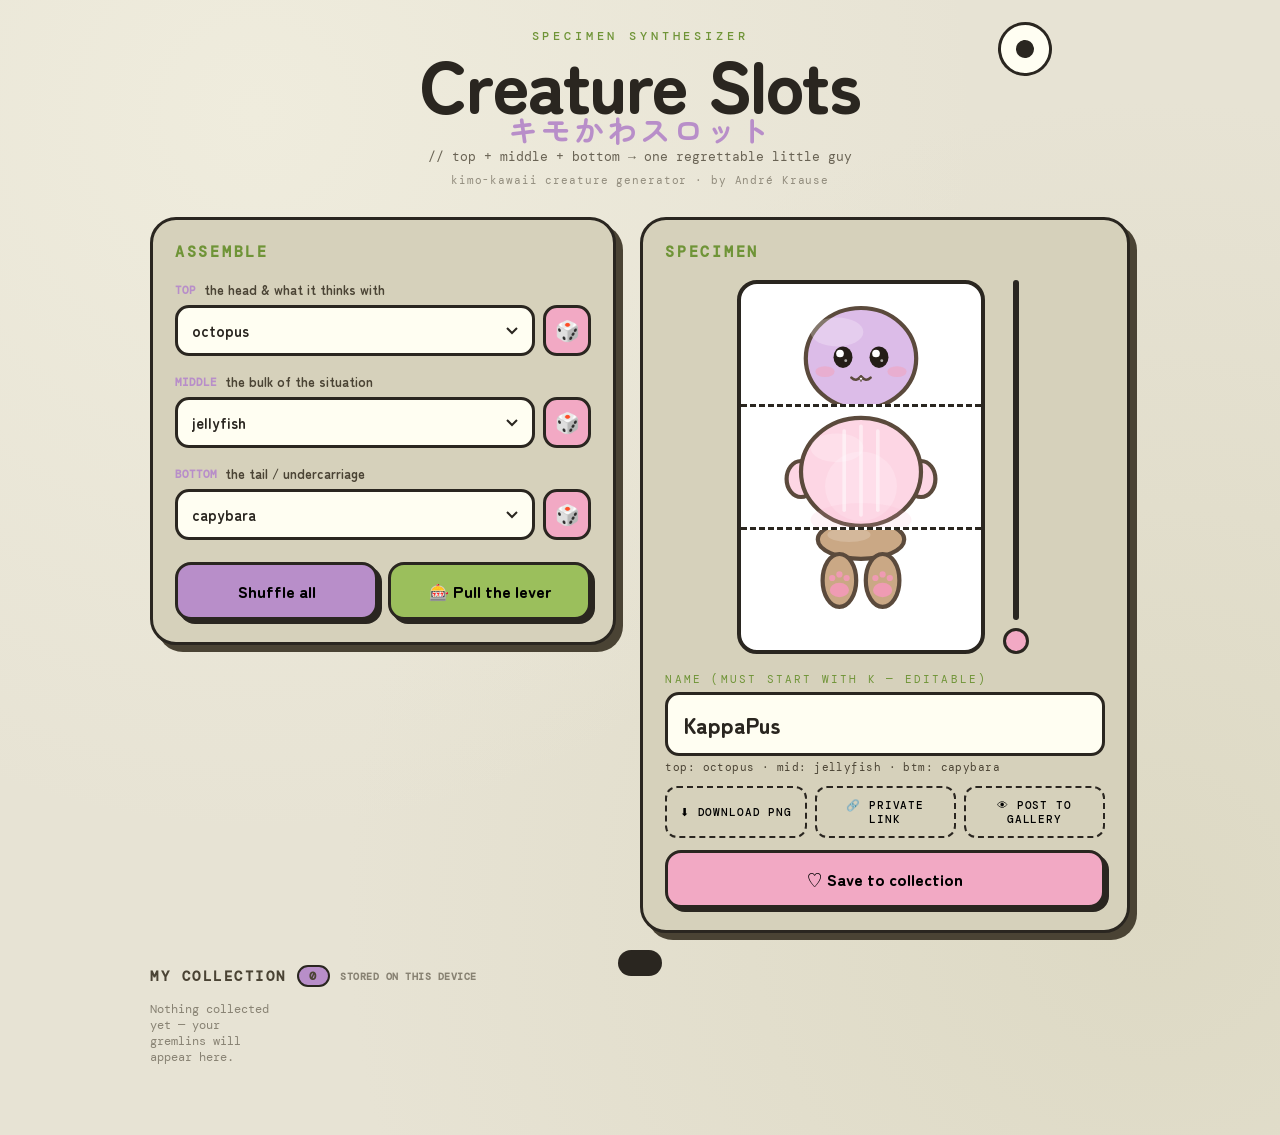
==== commit f4010ac7: "Symmetric expressive eyes; drop unsettling asymmetry & eye-bags Per feedback, asymmetry read as dist" ====
--- a/kimo/index.html
+++ b/kimo/index.html
@@ -215,12 +215,11 @@
 const STORE="kimo.collection.v1";
 
 /* ---------- SVG slice builders (each returns markup in a 0..200 x, 0..100 y band) ---------- */
-// small glossy Sanrio-style eye: solid dark oval, one bright highlight, faint under-eye shadow (the gentle "creep")
+// big rounded eye, clean catchlight — symmetric, expressive (between Sanrio and a graphic character style)
 function eye(cx,cy,r){
-  return `<ellipse cx="${cx}" cy="${cy}" rx="${(r*0.85).toFixed(1)}" ry="${r}" fill="#241d17"/>`
-    +`<circle cx="${(cx-r*0.30).toFixed(1)}" cy="${(cy-r*0.35).toFixed(1)}" r="${(r*0.33).toFixed(1)}" fill="#fff"/>`
-    +`<circle cx="${(cx+r*0.22).toFixed(1)}" cy="${(cy+r*0.30).toFixed(1)}" r="${(r*0.14).toFixed(1)}" fill="#fff" opacity=".7"/>`
-    +`<path d="M${(cx-r).toFixed(1)} ${(cy+r+1.6).toFixed(1)} q${r} ${(r*0.7).toFixed(1)} ${(2*r).toFixed(1)} 0" stroke="#a08aa0" stroke-width="1.3" fill="none" opacity=".4"/>`;
+  return `<ellipse cx="${cx}" cy="${cy}" rx="${(r*0.88).toFixed(1)}" ry="${r}" fill="#241d17"/>`
+    +`<circle cx="${(cx-r*0.28).toFixed(1)}" cy="${(cy-r*0.34).toFixed(1)}" r="${(r*0.36).toFixed(1)}" fill="#fff"/>`
+    +`<circle cx="${(cx+r*0.26).toFixed(1)}" cy="${(cy+r*0.32).toFixed(1)}" r="${(r*0.13).toFixed(1)}" fill="#fff" opacity=".65"/>`;
 }
 function blush(cx,cy){return `<ellipse cx="${cx}" cy="${cy}" rx="8" ry="4.5" fill="#f3a3bb" opacity=".55"/>`;}
 // tiny ω mouth with a small fang poking down — cute, faintly unsettling
@@ -253,7 +252,7 @@
     s+=`<path d="M52 92 C46 34 154 34 148 92 Z" fill="${c}" stroke="${INK}" stroke-width="3.5"/>`
       +`<ellipse cx="86" cy="52" rx="30" ry="15" fill="#fff" opacity=".25"/>`
       +`<path d="M58 90 q7 -11 14 0 M78 92 q7 -11 14 0 M108 92 q7 -11 14 0 M128 90 q7 -11 14 0" stroke="${INK}" stroke-width="2" fill="none" opacity=".4"/>`
-      +eye(88,66,7)+eye(114,66,8)+blush(74,76)+blush(128,76)+mouth(101,78);
+      +eye(86,66,8)+eye(114,66,8)+blush(74,77)+blush(126,77)+mouth(100,79);
     return s;
   }
   // chubby base head + soft top sheen
@@ -265,10 +264,10 @@
       +eye(74,7,4)+eye(126,7,4)+blush(74,72)+blush(126,72)+mouth(100,74);
   }else if(a.ear==="frog"){
     s+=`<circle cx="76" cy="32" r="16" fill="${c}" stroke="${INK}" stroke-width="3.5"/><circle cx="124" cy="32" r="16" fill="${c}" stroke="${INK}" stroke-width="3.5"/>`
-      +eye(76,32,7)+eye(124,32,8)+blush(60,62)+blush(140,62)+mouth(100,66);
+      +eye(76,32,8)+eye(124,32,8)+blush(60,62)+blush(140,62)+mouth(100,66);
   }else{
-    // small face, eyes set close with a slight size mismatch = gentle creep
-    s+=eye(86,62,7)+eye(114,62,8)+blush(72,72)+blush(128,72)+mouth(100,76);
+    // symmetric, expressive eyes; the creep stays subtle (tiny fang) — no asymmetry
+    s+=eye(85,61,9)+eye(115,61,9)+blush(70,73)+blush(130,73)+mouth(100,77);
   }
   return s;
 }
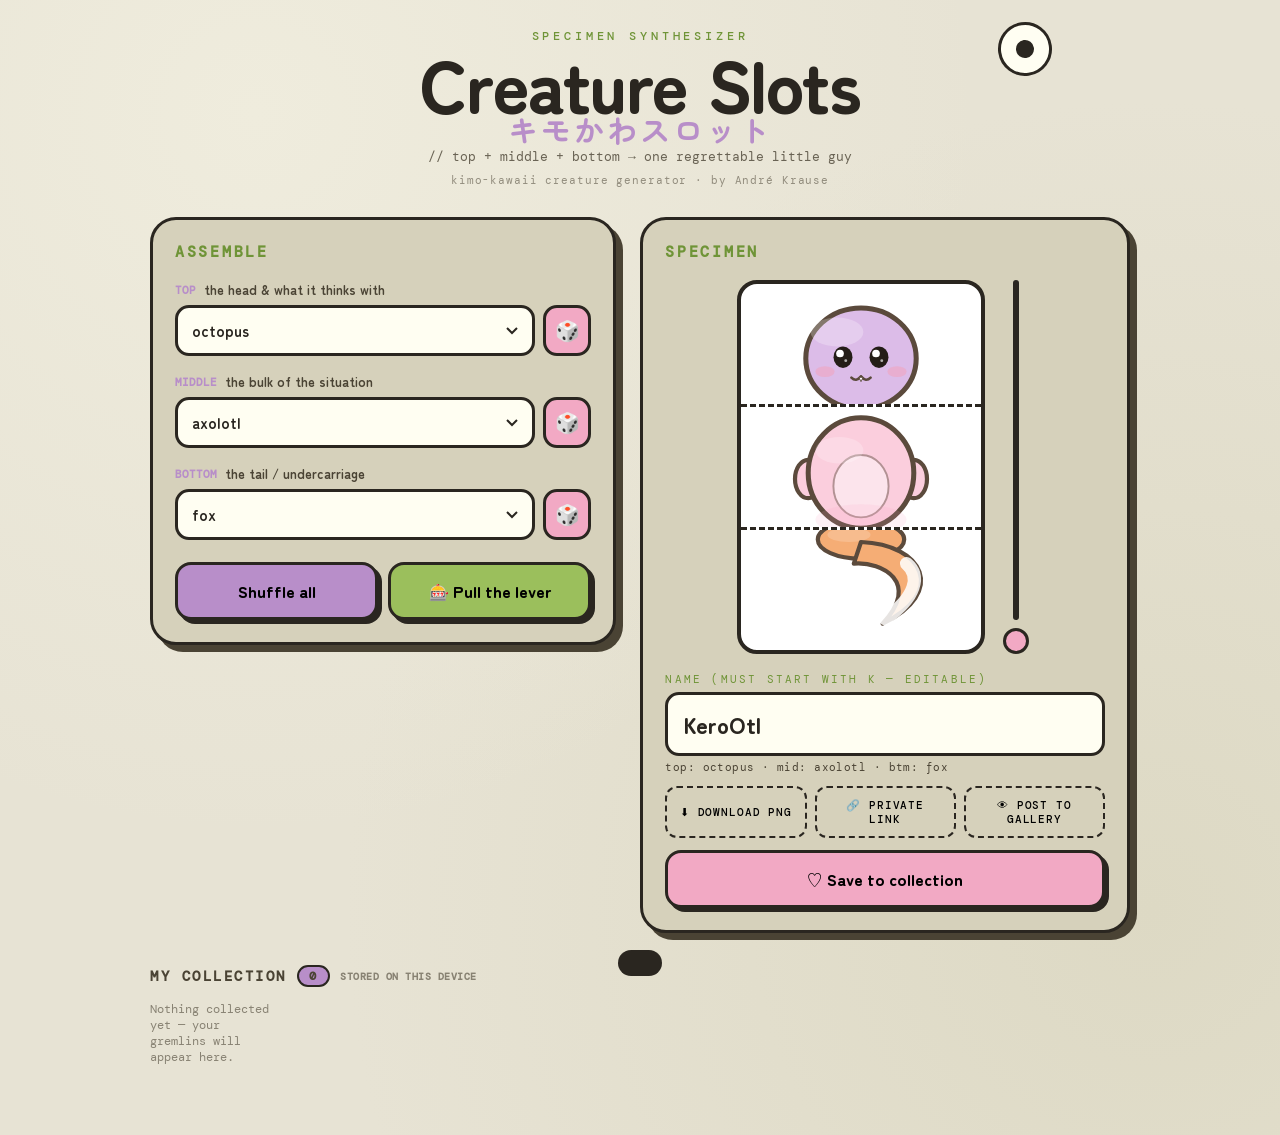
==== commit 84fc2d52: "Graphic outlines, upright torso, per-animal face markings Heavier silhouette outlines on head/body; " ====
--- a/kimo/index.html
+++ b/kimo/index.html
@@ -227,6 +227,20 @@
   return `<path d="M${cx} ${cy} q-4 5 -8 1 M${cx} ${cy} q4 5 8 1" stroke="${INK}" stroke-width="2.2" fill="none"/>`
     +`<path d="M${cx-1.6} ${cy+1} l1.6 3.4 l1.6 -3.4 Z" fill="#fff" stroke="${INK}" stroke-width=".7"/>`;
 }
+// per-animal signature face markings (muzzle/nose, beak, whiskers)
+function marks(a){
+  let m="";
+  if(["cat","fox","deer","capybara","seal","ferret","bat","hedgehog","rabbit"].includes(a.n)){
+    m+=`<ellipse cx="100" cy="74" rx="15" ry="10" fill="#fff" opacity=".4"/>`        // soft muzzle
+      +`<ellipse cx="100" cy="70" rx="3.2" ry="2.5" fill="${INK}"/>`;                 // nose
+  }
+  if(a.n==="owl"){ m+=`<path d="M95 69 L105 69 L100 79 Z" fill="${a.acc}" stroke="${INK}" stroke-width="1.8"/>`; } // beak
+  if(a.n==="cat"||a.n==="fox"){
+    m+=`<path d="M72 64 q-12 1 -17 5 M72 69 q-12 3 -16 8" stroke="${INK}" stroke-width="1.1" fill="none" opacity=".4"/>`
+      +`<path d="M128 64 q12 1 17 5 M128 69 q12 3 16 8" stroke="${INK}" stroke-width="1.1" fill="none" opacity=".4"/>`; // whiskers
+  }
+  return m;
+}
 function ears(a){
   const c=a.col,k=a.acc;
   switch(a.ear){
@@ -255,8 +269,8 @@
       +eye(86,66,8)+eye(114,66,8)+blush(74,77)+blush(126,77)+mouth(100,79);
     return s;
   }
-  // chubby base head + soft top sheen
-  s+=`<ellipse cx="100" cy="62" rx="46" ry="42" fill="${c}" stroke="${INK}" stroke-width="3.5"/>`;
+  // chubby base head + soft top sheen (heavier silhouette outline = more graphic)
+  s+=`<ellipse cx="100" cy="62" rx="46" ry="42" fill="${c}" stroke="${INK}" stroke-width="4.2"/>`;
   s+=`<ellipse cx="80" cy="40" rx="22" ry="12" fill="#fff" opacity=".25"/>`;
   if(a.ear==="snail"){
     s+=`<path d="M84 34 C82 20 76 14 74 7 M116 34 C118 20 124 14 126 7" stroke="${INK}" stroke-width="3.5" fill="none"/>`
@@ -267,7 +281,7 @@
       +eye(76,32,8)+eye(124,32,8)+blush(60,62)+blush(140,62)+mouth(100,66);
   }else{
     // symmetric, expressive eyes; the creep stays subtle (tiny fang) — no asymmetry
-    s+=eye(85,61,9)+eye(115,61,9)+blush(70,73)+blush(130,73)+mouth(100,77);
+    s+=eye(85,61,9)+eye(115,61,9)+blush(70,73)+blush(130,73)+marks(a)+mouth(100,77);
   }
   return s;
 }
@@ -280,20 +294,21 @@
       +`<path d="M148 50 C194 22 200 72 160 76 C174 60 160 52 146 56 Z" fill="${k}" stroke="${INK}" stroke-width="3.5"/>`
       +`<path d="M42 60 q7 9 13 2 M158 60 q-7 9 -13 2" stroke="${INK}" stroke-width="2" fill="none" opacity=".4"/>`;
   }
-  // mitten arms (behind the torso)
-  s+=`<ellipse cx="50" cy="60" rx="12" ry="15" fill="${c}" stroke="${INK}" stroke-width="3.5"/>`
-    +`<ellipse cx="150" cy="60" rx="12" ry="15" fill="${c}" stroke="${INK}" stroke-width="3.5"/>`;
-  s+=`<ellipse cx="100" cy="54" rx="50" ry="45" fill="${c}" stroke="${INK}" stroke-width="3.5"/>`;
-  s+=`<ellipse cx="100" cy="66" rx="30" ry="29" fill="#fff" opacity=".2"/>`;       // belly
-  s+=`<ellipse cx="80" cy="34" rx="22" ry="12" fill="#fff" opacity=".22"/>`;       // top sheen
-  s+=`<ellipse cx="100" cy="94" rx="42" ry="14" fill="${k}" opacity=".15"/>`;      // bottom shadow
+  // mitten arms (behind the torso), tucked closer to the narrower upright body
+  s+=`<ellipse cx="56" cy="60" rx="11" ry="16" fill="${c}" stroke="${INK}" stroke-width="3.5"/>`
+    +`<ellipse cx="144" cy="60" rx="11" ry="16" fill="${c}" stroke="${INK}" stroke-width="3.5"/>`;
+  // taller, more upright torso with a heavier graphic outline
+  s+=`<ellipse cx="100" cy="55" rx="44" ry="46" fill="${c}" stroke="${INK}" stroke-width="4.2"/>`;
+  s+=`<ellipse cx="100" cy="66" rx="23" ry="26" fill="#fff" opacity=".45" stroke="${INK}" stroke-width="1.6"/>`; // chest/belly patch
+  s+=`<ellipse cx="82" cy="36" rx="20" ry="11" fill="#fff" opacity=".22"/>`;       // top sheen
+  s+=`<ellipse cx="100" cy="94" rx="38" ry="13" fill="${k}" opacity=".15"/>`;      // bottom shadow
   switch(a.tex){
     case"spot":  s+=`<circle cx="84" cy="44" r="6" fill="${k}"/><circle cx="116" cy="56" r="7" fill="${k}"/><circle cx="98" cy="70" r="5" fill="${k}"/><circle cx="120" cy="36" r="4" fill="${k}"/>`;break;
-    case"spike": for(let i=0;i<7;i++){const ang=Math.PI*(0.15+0.7*i/6);const x=100-48*Math.cos(ang),y=54-44*Math.sin(ang);const x2=100-62*Math.cos(ang),y2=54-58*Math.sin(ang);s+=`<line x1="${x.toFixed(1)}" y1="${y.toFixed(1)}" x2="${x2.toFixed(1)}" y2="${y2.toFixed(1)}" stroke="${k}" stroke-width="3.5" stroke-linecap="round"/>`;}break;
+    case"spike": for(let i=0;i<7;i++){const ang=Math.PI*(0.15+0.7*i/6);const x=100-44*Math.cos(ang),y=55-46*Math.sin(ang);const x2=100-58*Math.cos(ang),y2=55-60*Math.sin(ang);s+=`<line x1="${x.toFixed(1)}" y1="${y.toFixed(1)}" x2="${x2.toFixed(1)}" y2="${y2.toFixed(1)}" stroke="${k}" stroke-width="3.5" stroke-linecap="round"/>`;}break;
     case"shell": s+=`<path d="M100 52 m0 -2 a18 18 0 1 1 -1 0 a11 11 0 1 0 1 6 a5 5 0 1 1 0 0" fill="none" stroke="${k}" stroke-width="3.5"/>`;break;
     case"sucker":s+=`<g fill="${k}">`;for(let r=0;r<3;r++)for(let cc=0;cc<3;cc++)s+=`<circle cx="${86+cc*14}" cy="${42+r*16}" r="3.2"/>`;s+=`</g>`;break;
     case"jelly": s+=`<g stroke="#fff" stroke-width="3" opacity=".5" fill="none"><line x1="86" y1="20" x2="86" y2="86"/><line x1="100" y1="16" x2="100" y2="90"/><line x1="114" y1="20" x2="114" y2="86"/></g>`;break;
-    case"fuzzy": {let f="";for(let i=0;i<15;i++){const ang=Math.PI*(i/14);const x=100-50*Math.cos(ang),y=54-45*Math.sin(ang);f+=`<path d="M${x.toFixed(1)} ${y.toFixed(1)} l3 -5 l3 5" stroke="${INK}" stroke-width="2.5" fill="none"/>`;}s+=f;break;}
+    case"fuzzy": {let f="";for(let i=0;i<15;i++){const ang=Math.PI*(i/14);const x=100-44*Math.cos(ang),y=55-46*Math.sin(ang);f+=`<path d="M${x.toFixed(1)} ${y.toFixed(1)} l3 -5 l3 5" stroke="${INK}" stroke-width="2.5" fill="none"/>`;}s+=f;break;}
   }
   return s;
 }
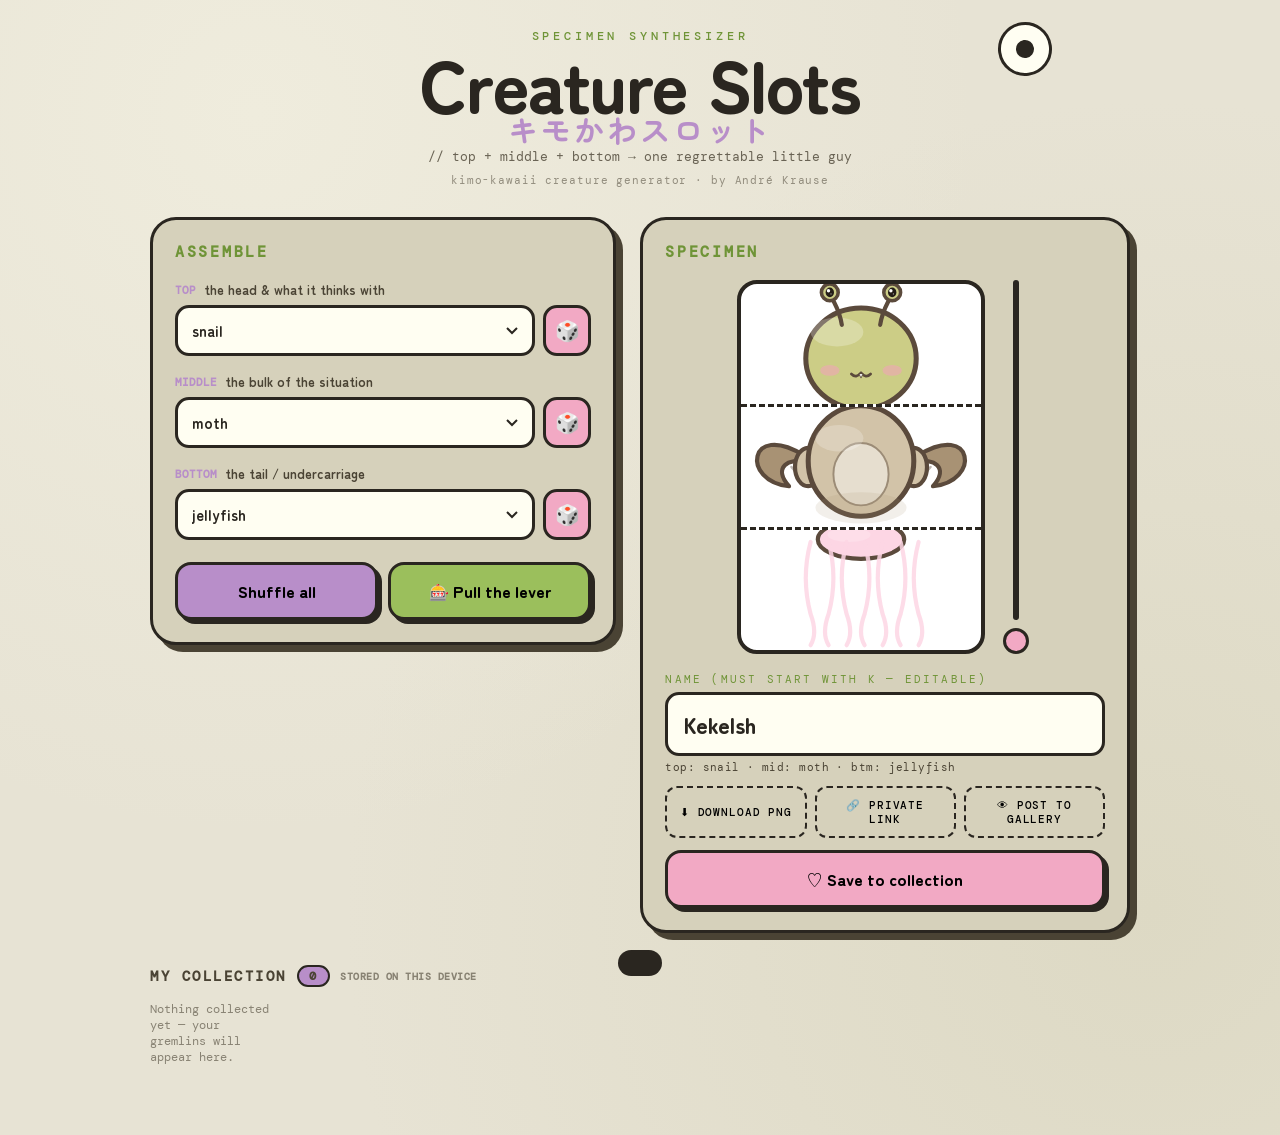
==== commit 0eda8739: "Close head/body gap by shifting body slice up 10px" ====
--- a/kimo/index.html
+++ b/kimo/index.html
@@ -310,7 +310,8 @@
     case"jelly": s+=`<g stroke="#fff" stroke-width="3" opacity=".5" fill="none"><line x1="86" y1="20" x2="86" y2="86"/><line x1="100" y1="16" x2="100" y2="90"/><line x1="114" y1="20" x2="114" y2="86"/></g>`;break;
     case"fuzzy": {let f="";for(let i=0;i<15;i++){const ang=Math.PI*(i/14);const x=100-44*Math.cos(ang),y=55-46*Math.sin(ang);f+=`<path d="M${x.toFixed(1)} ${y.toFixed(1)} l3 -5 l3 5" stroke="${INK}" stroke-width="2.5" fill="none"/>`;}s+=f;break;}
   }
-  return s;
+  // shift the whole body slice up so it meets the head (closes the head/body gap)
+  return `<g transform="translate(0,-10)">${s}</g>`;
 }
 function bottom(a){
   const c=a.col,k=a.acc;
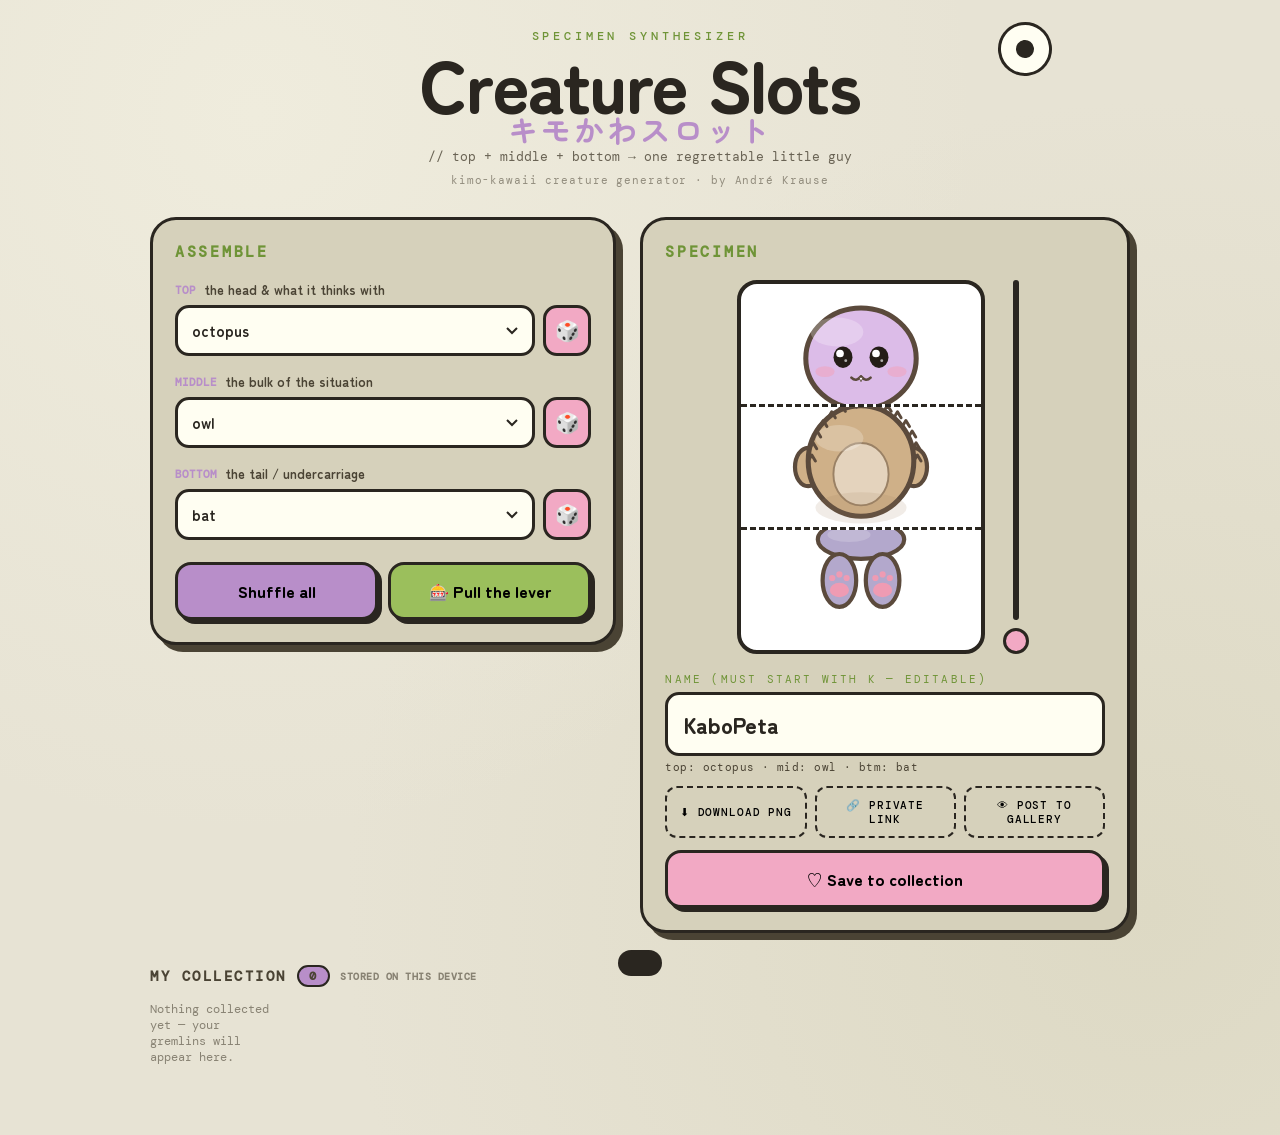
==== commit f6e3d21c: "Give owl talons instead of soft padded feet" ====
--- a/kimo/index.html
+++ b/kimo/index.html
@@ -202,7 +202,7 @@
   {n:"jellyfish",col:"#fdd6e4", acc:"#f4afcb", ear:"jelly",  tex:"jelly",  bot:"jellytail"},
   {n:"hedgehog", col:"#cda983", acc:"#9c7d54", ear:"none",   tex:"spike",  bot:"feet"},
   {n:"seal",     col:"#cfd5dd", acc:"#a4abb6", ear:"none",   tex:"smooth", bot:"fin"},
-  {n:"owl",      col:"#cfb088", acc:"#a3835c", ear:"owl",    tex:"fuzzy",  bot:"feet"},
+  {n:"owl",      col:"#cfb088", acc:"#a3835c", ear:"owl",    tex:"fuzzy",  bot:"talons"},
   {n:"salamander",col:"#d4db84",acc:"#a9b657", ear:"none",   tex:"spot",   bot:"legs"},
   {n:"moth",     col:"#d2c3a8", acc:"#a89274", ear:"moth",   tex:"wing",   bot:"feet"},
   {n:"capybara", col:"#caa885", acc:"#9d7c59", ear:"none",   tex:"fuzzy",  bot:"feet"},
@@ -326,6 +326,9 @@
     case"feet":   s+=[82,118].map(x=>`<ellipse cx="${x}" cy="42" rx="14" ry="22" fill="${c}" stroke="${INK}" stroke-width="3.5"/>`
       +`<ellipse cx="${x}" cy="50" rx="8" ry="6" fill="${pad}"/>`
       +`<circle cx="${x-6}" cy="40" r="2.6" fill="${pad}"/><circle cx="${x}" cy="37" r="2.6" fill="${pad}"/><circle cx="${x+6}" cy="40" r="2.6" fill="${pad}"/>`).join('');break;
+    case"talons":  s+=[78,122].map(x=>`<path d="M${x} 12 C${x-2} 26 ${x-2} 34 ${x} 40" stroke="${INK}" stroke-width="6" fill="none" stroke-linecap="round"/>`
+      +`<g stroke="${INK}" stroke-width="5" stroke-linecap="round"><path d="M${x} 40 L${x-13} 56"/><path d="M${x} 40 L${x} 60"/><path d="M${x} 40 L${x+13} 56"/></g>`
+      +`<path d="M${x-13} 56 l-3 4 M${x} 60 l0 4 M${x+13} 56 l3 4" stroke="${k}" stroke-width="3.5" fill="none" stroke-linecap="round"/>`).join('');break;
     case"foxtail":s+=`<path d="M100 10 C152 12 172 52 118 78 C150 44 118 26 94 28 Z" fill="${c}" stroke="${INK}" stroke-width="3.5"/>`
       +`<path d="M120 74 C146 56 150 38 138 28" stroke="#fff" stroke-width="11" fill="none" stroke-linecap="round" opacity=".85"/>`;break;
     case"cattail":s+=`<path d="M100 14 C150 18 162 58 124 64" fill="none" stroke="${c}" stroke-width="14" stroke-linecap="round"/>`
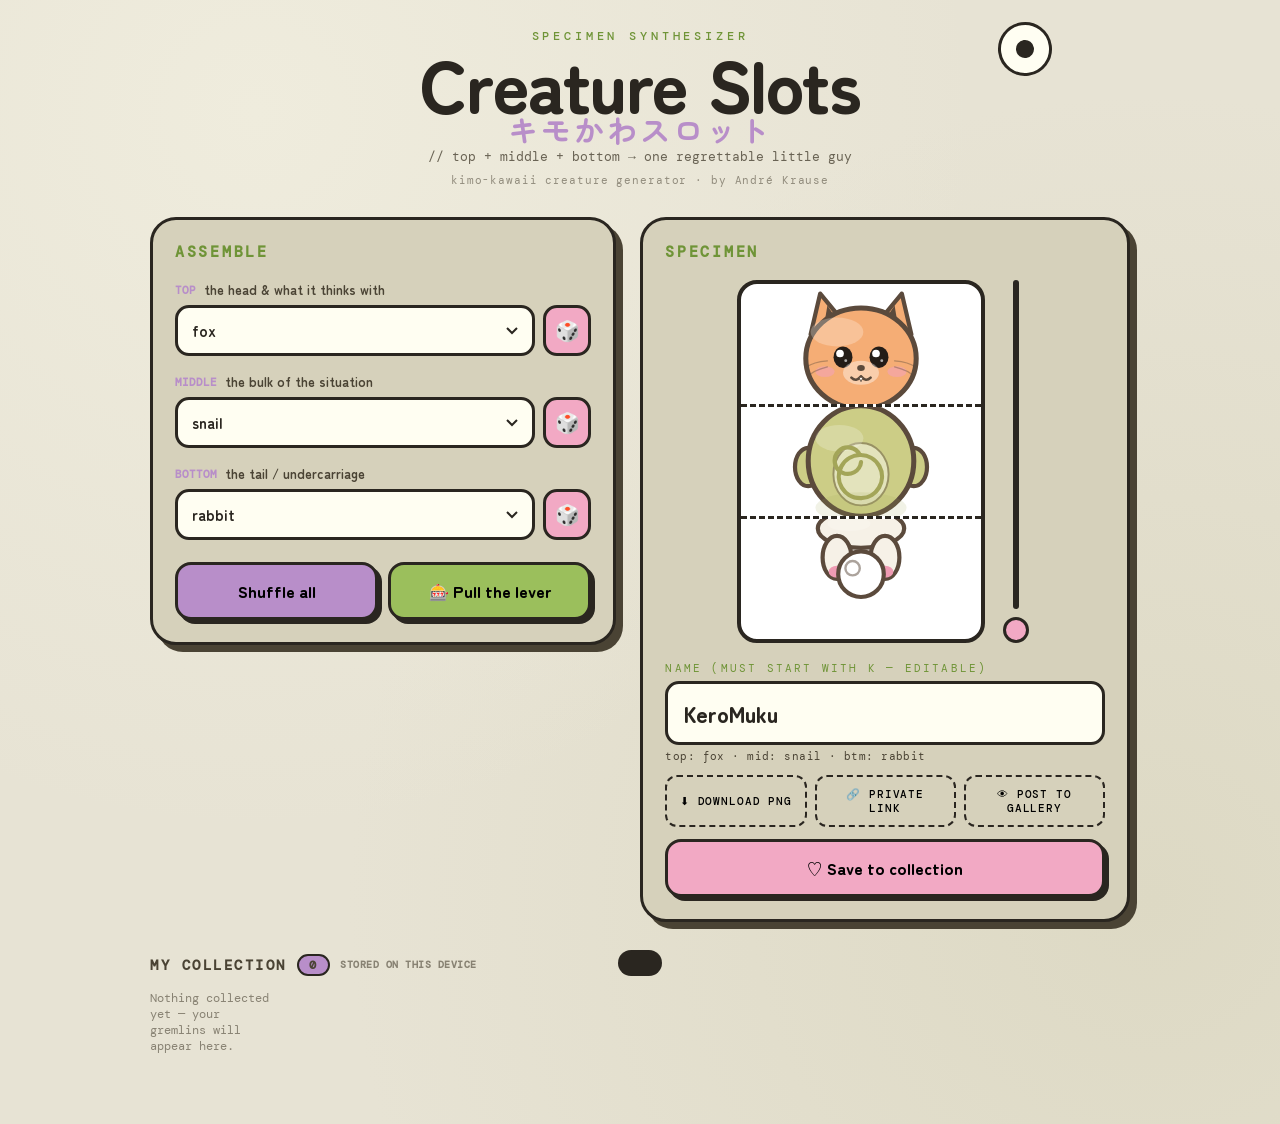
==== commit 921acbe2: "Crop middle reel height to remove white space under the body" ====
--- a/kimo/index.html
+++ b/kimo/index.html
@@ -69,6 +69,8 @@
   @media(max-width:420px){.machine{width:200px}}
   .reel{position:relative;overflow:hidden;border-bottom:3px dashed var(--ink)}
   .reel:last-child{border-bottom:none}
+  /* the body slice doesn't fill its tile, so crop the middle reel shorter to remove the white space under the body */
+  #reel-body{aspect-ratio:200/93}
   .strip{display:flex;flex-direction:row;will-change:transform}
   .tile{flex:0 0 100%}
   .tile svg{display:block;width:100%;height:auto}
